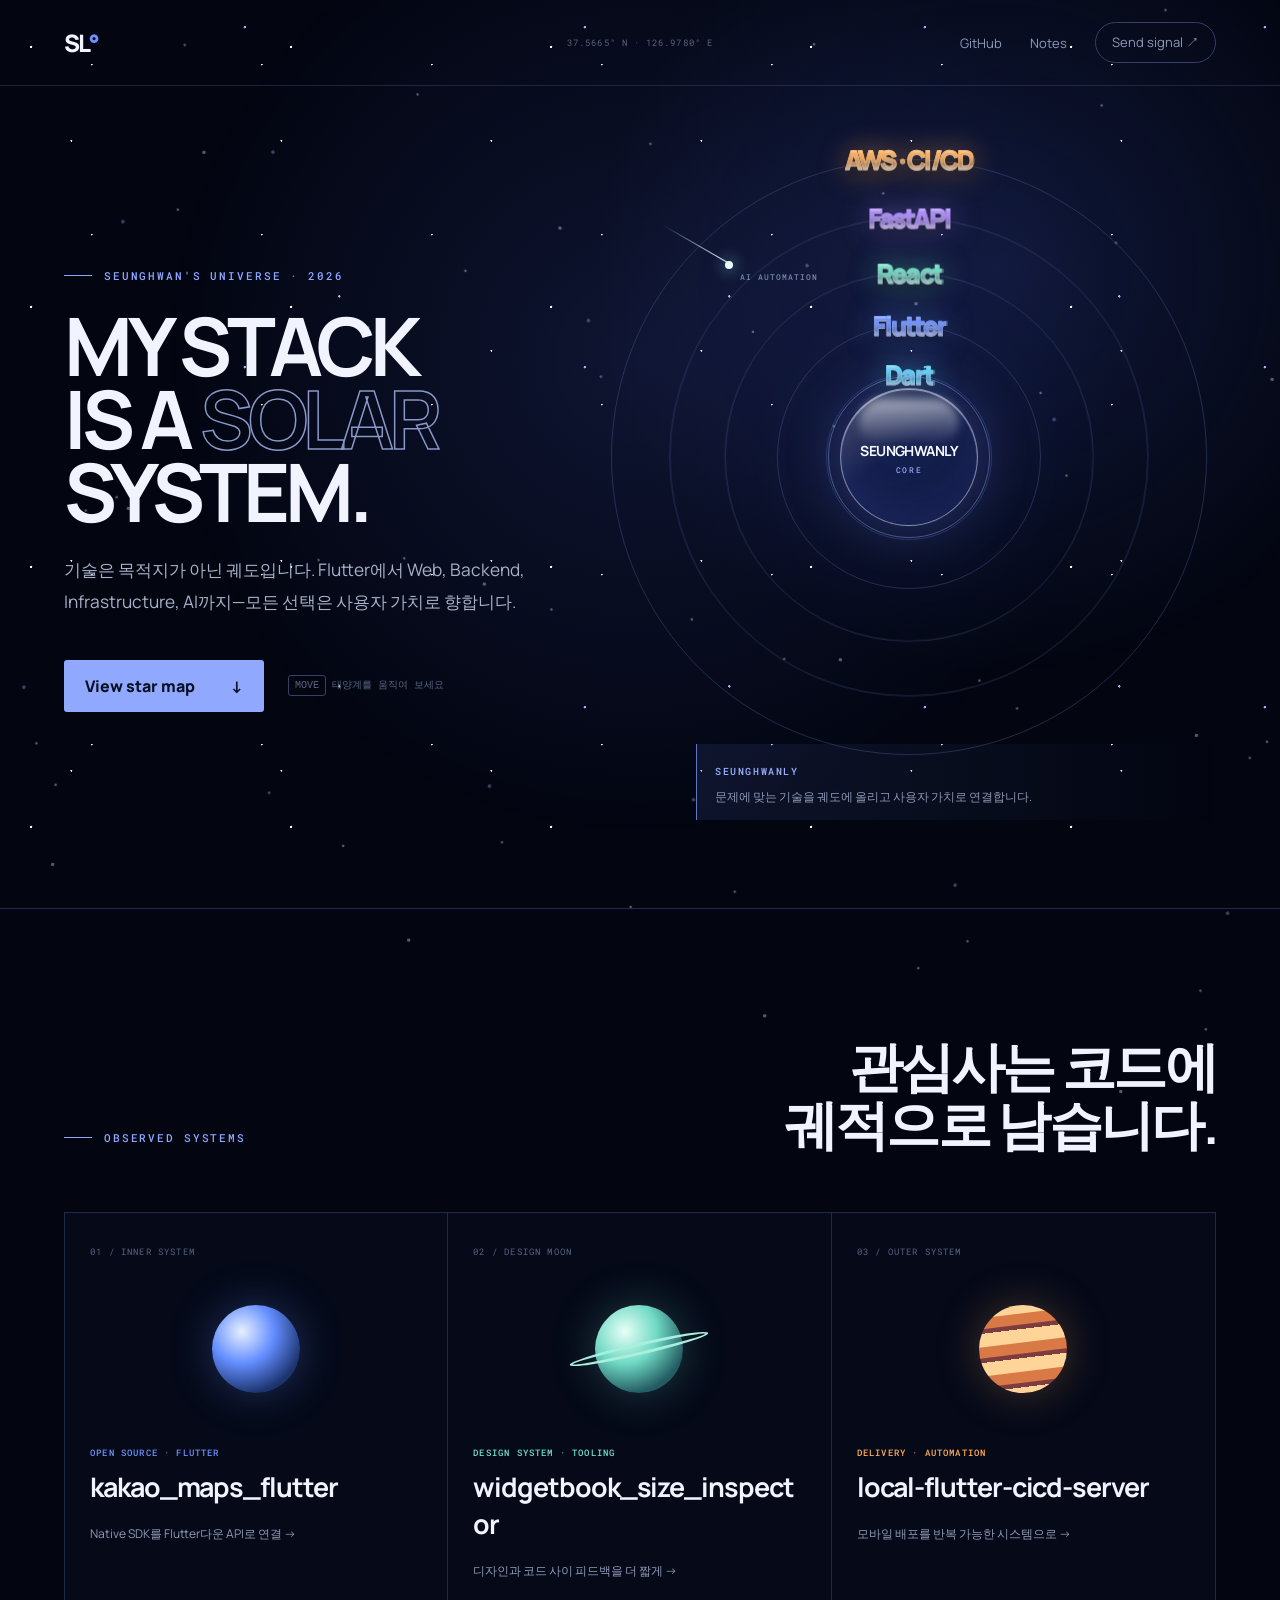
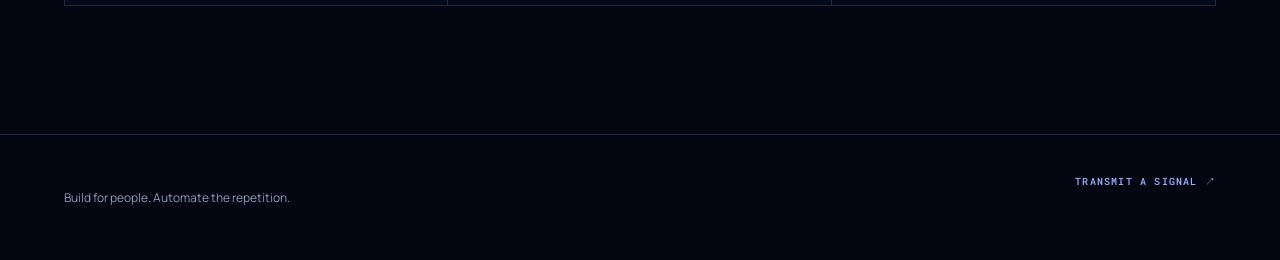
==== index.html @ 4d19afcd "feat: 기술 스택을 글자형 리퀴드 글래스로 변경 - 기술 이름 주변의 구체와 풍선 외곽을 완전히 제거 - 글자 면에 투명 그라데이션과 굴절광 및 글로우 적용 - 글자 팽창과 밝" ====
<!doctype html>
<html lang="ko">
  <head>
    <meta charset="UTF-8" />
    <meta name="viewport" content="width=device-width, initial-scale=1" />
    <meta name="theme-color" content="#030611" />
    <meta name="description" content="사용자 가치를 중심으로 기술이 공전하는 Seunghwan Lee의 개발자 태양계." />
    <title>Seunghwan's Universe — Developer Solar System</title>
    <link rel="preconnect" href="https://fonts.googleapis.com" />
    <link rel="preconnect" href="https://fonts.gstatic.com" crossorigin />
    <link href="https://fonts.googleapis.com/css2?family=Manrope:wght@400;500;600;700;800&family=Roboto+Mono:wght@400;500&display=swap" rel="stylesheet" />
    <link rel="stylesheet" href="./styles.css" />
  </head>
  <body>
    <div class="space-glow" aria-hidden="true"></div>
    <div class="stars stars-a" aria-hidden="true"></div>
    <div class="stars stars-b" aria-hidden="true"></div>

    <main>
      <nav aria-label="주요 링크">
        <a class="wordmark" href="#top" aria-label="첫 화면으로">SL<span>°</span></a>
        <p class="location">37.5665° N · 126.9780° E</p>
        <div class="nav-links">
          <a href="https://github.com/seunghwanly?tab=repositories">GitHub</a>
          <a href="https://medium.com/@seunghwanly">Notes</a>
          <a class="nav-cta" href="mailto:seunghwanly@gmail.com">Send signal ↗</a>
        </div>
      </nav>

      <section class="hero" id="top">
        <div class="hero-copy">
          <p class="eyebrow"><span></span> SEUNGHWAN'S UNIVERSE · 2026</p>
          <h1>MY STACK<br />IS A <em>SOLAR</em><br />SYSTEM.</h1>
          <p class="lede">
            기술은 목적지가 아닌 궤도입니다. Flutter에서 Web, Backend,
            Infrastructure, AI까지—모든 선택은 사용자 가치로 향합니다.
          </p>
          <div class="hero-actions">
            <a class="primary" href="#star-map">View star map <span>↓</span></a>
            <p><kbd>MOVE</kbd> 태양계를 움직여 보세요</p>
          </div>
        </div>

        <div class="system-wrap">
          <div class="solar-system" aria-label="마우스에 반응하는 기술 태양계">
            <div class="sun" data-depth=".3">
              <strong>SEUNGHWANLY</strong><span>CORE</span>
            </div>

            <button class="orbit orbit-1" data-depth=".55" data-stack="Dart" data-detail="언어의 명료함으로 복잡도를 낮춥니다.">
              <span class="planet planet-dart"><b data-text="Dart">Dart</b></span>
            </button>
            <button class="orbit orbit-2" data-depth=".75" data-stack="Flutter" data-detail="하나의 경험을 여러 플랫폼에 안정적으로 전달합니다.">
              <span class="planet planet-flutter"><b data-text="Flutter">Flutter</b></span>
            </button>
            <button class="orbit orbit-3" data-depth=".95" data-stack="React · Web" data-detail="배포와 실험의 속도를 높여 더 빠르게 검증합니다.">
              <span class="planet planet-react"><b data-text="React">React</b></span>
            </button>
            <button class="orbit orbit-4" data-depth="1.15" data-stack="FastAPI" data-detail="제품에 필요한 작은 서비스를 빠르게 연결합니다.">
              <span class="planet planet-api"><b data-text="FastAPI">FastAPI</b></span>
            </button>
            <button class="orbit orbit-5" data-depth="1.35" data-stack="AWS · CI/CD" data-detail="반복 가능한 배포 궤도로 팀의 시간을 돌려줍니다.">
              <span class="planet planet-ops"><b data-text="AWS · CI/CD">AWS · CI/CD</b></span>
            </button>
            <div class="comet" aria-label="AI Automation">
              <i></i><span>AI AUTOMATION</span>
            </div>
          </div>

          <div class="telemetry" aria-live="polite">
            <span id="stack-name">SEUNGHWANLY</span>
            <p id="stack-detail">문제에 맞는 기술을 궤도에 올리고 사용자 가치로 연결합니다.</p>
          </div>
        </div>
      </section>

      <section class="star-map" id="star-map">
        <header>
          <p class="eyebrow"><span></span> OBSERVED SYSTEMS</p>
          <h2>관심사는 코드에<br />궤적으로 남습니다.</h2>
        </header>
        <div class="signal-grid">
          <a class="signal-card blue" href="https://github.com/seunghwanly/kakao_maps_flutter">
            <span class="index">01 / INNER SYSTEM</span>
            <div class="mini-planet"></div>
            <div><p>OPEN SOURCE · FLUTTER</p><h3>kakao_maps_flutter</h3><span>Native SDK를 Flutter다운 API로 연결 →</span></div>
          </a>
          <a class="signal-card mint" href="https://github.com/seunghwanly/widgetbook_size_inspector">
            <span class="index">02 / DESIGN MOON</span>
            <div class="mini-planet ringed"></div>
            <div><p>DESIGN SYSTEM · TOOLING</p><h3>widgetbook_size_inspector</h3><span>디자인과 코드 사이 피드백을 더 짧게 →</span></div>
          </a>
          <a class="signal-card orange" href="https://github.com/seunghwanly/local-flutter-cicd-server">
            <span class="index">03 / OUTER SYSTEM</span>
            <div class="mini-planet striped"></div>
            <div><p>DELIVERY · AUTOMATION</p><h3>local-flutter-cicd-server</h3><span>모바일 배포를 반복 가능한 시스템으로 →</span></div>
          </a>
        </div>
      </section>

      <footer>
        <p>Build for people. Automate the repetition.</p>
        <a href="mailto:seunghwanly@gmail.com">TRANSMIT A SIGNAL ↗</a>
      </footer>
    </main>
    <script src="./script.js"></script>
  </body>
</html>
---- styles.css ----
:root {
  --ink: #f1f4ff;
  --muted: #8f9ab8;
  --space: #030611;
  --line: #20294a;
  --blue: #6c92ff;
  --cyan: #62dfff;
  --mint: #71e0c6;
  --violet: #ae87ff;
  --orange: #ffad57;
  --mx: 50vw;
  --my: 40vh;
}

* { box-sizing: border-box; }
html { scroll-behavior: smooth; }
body {
  margin: 0;
  color: var(--ink);
  background: var(--space);
  font-family: "Manrope", sans-serif;
  overflow-x: hidden;
}
a { color: inherit; text-decoration: none; }
button { font: inherit; }

.space-glow {
  position: fixed;
  inset: 0;
  z-index: -3;
  pointer-events: none;
  background:
    radial-gradient(700px circle at var(--mx) var(--my), rgba(91, 112, 255, .14), transparent 68%),
    radial-gradient(circle at 78% 30%, #10183a 0, transparent 34%);
}
.stars {
  position: fixed;
  inset: 0;
  z-index: -2;
  pointer-events: none;
  background-image:
    radial-gradient(circle at 12% 18%, #fff 0 1px, transparent 1.4px),
    radial-gradient(circle at 72% 8%, #99b6ff 0 1px, transparent 1.5px),
    radial-gradient(circle at 34% 67%, #fff 0 .7px, transparent 1.2px),
    radial-gradient(circle at 87% 76%, #a4baff 0 1px, transparent 1.4px),
    radial-gradient(circle at 54% 38%, #fff 0 .6px, transparent 1.1px);
  background-size: 260px 260px, 340px 340px, 210px 210px, 390px 390px, 170px 170px;
}
.stars-b { opacity: .35; transform: scale(1.4) rotate(12deg); }

main { width: min(1440px, 100%); margin: 0 auto; }
nav {
  height: 86px;
  display: grid;
  grid-template-columns: 1fr auto 1fr;
  align-items: center;
  padding: 0 clamp(24px, 5vw, 72px);
  border-bottom: 1px solid rgba(63, 76, 126, .42);
}
.wordmark { font-size: 24px; font-weight: 800; letter-spacing: -.08em; }
.wordmark span { color: var(--blue); }
.location { color: #56617f; font: 400 9px/1 "Roboto Mono", monospace; letter-spacing: .12em; }
.nav-links { justify-self: end; display: flex; align-items: center; gap: 28px; color: var(--muted); font-size: 13px; }
.nav-links a:hover, .nav-links a:focus-visible { color: var(--ink); }
.nav-cta { padding: 10px 16px; border: 1px solid #344064; border-radius: 999px; }

.hero {
  min-height: calc(100vh - 86px);
  display: grid;
  grid-template-columns: .9fr 1.1fr;
  align-items: center;
  gap: 28px;
  padding: 64px clamp(24px, 5vw, 72px) 88px;
  border-bottom: 1px solid var(--line);
}
.eyebrow {
  display: flex;
  align-items: center;
  gap: 12px;
  color: #8da6ff;
  font: 500 11px/1 "Roboto Mono", monospace;
  letter-spacing: .17em;
}
.eyebrow span { width: 28px; height: 1px; background: currentColor; }
h1 {
  margin: 28px 0 25px;
  font-size: clamp(52px, 6.3vw, 94px);
  line-height: .91;
  letter-spacing: -.065em;
}
h1 em {
  color: transparent;
  -webkit-text-stroke: 1.5px #8998c7;
  font-style: normal;
}
.lede {
  max-width: 570px;
  color: #a7b0c8;
  font-size: clamp(16px, 1.35vw, 19px);
  line-height: 1.85;
  word-break: keep-all;
}
.hero-actions { margin-top: 42px; display: flex; align-items: center; gap: 24px; }
.primary {
  display: inline-flex;
  align-items: center;
  gap: 36px;
  padding: 15px 21px;
  color: #071126;
  background: #90a9ff;
  border-radius: 3px;
  font-weight: 800;
  transition: transform .2s ease, box-shadow .2s ease;
}
.primary:hover { transform: translateY(-3px); box-shadow: 0 12px 38px rgba(108, 146, 255, .25); }
.hero-actions p { color: #596581; font: 400 10px/1 "Roboto Mono", monospace; }
kbd { padding: 4px 6px; border: 1px solid #344064; border-radius: 3px; }

.system-wrap { min-width: 0; }
.solar-system {
  --rx: 0deg;
  --ry: 0deg;
  position: relative;
  width: min(48vw, 680px);
  aspect-ratio: 1;
  margin-left: auto;
  transform: perspective(1000px) rotateX(var(--rx)) rotateY(var(--ry));
  transform-style: preserve-3d;
  transition: transform .18s ease-out;
}
.sun {
  --tx: 0px;
  --ty: 0px;
  position: absolute;
  z-index: 8;
  left: 50%;
  top: 50%;
  translate: calc(-50% + var(--tx)) calc(-50% + var(--ty));
  width: 138px;
  height: 138px;
  display: grid;
  place-content: center;
  text-align: center;
  border-radius: 50%;
  color: #f6f8ff;
  background:
    linear-gradient(145deg, rgba(255, 255, 255, .26), rgba(107, 132, 255, .08) 44%, rgba(34, 47, 103, .18)),
    rgba(20, 28, 65, .4);
  border: 1px solid rgba(213, 225, 255, .52);
  backdrop-filter: blur(16px) saturate(150%);
  -webkit-backdrop-filter: blur(16px) saturate(150%);
  box-shadow:
    inset 0 1px 1px rgba(255, 255, 255, .55),
    inset 0 -20px 35px rgba(85, 102, 210, .12),
    0 0 55px rgba(112, 140, 255, .28),
    0 0 140px rgba(77, 96, 207, .16);
}
.sun::before {
  content: "";
  position: absolute;
  inset: 10px 18px 58%;
  border-radius: 999px;
  background: linear-gradient(180deg, rgba(255,255,255,.54), rgba(255,255,255,0));
  filter: blur(4px);
}
.sun::after {
  content: "";
  position: absolute;
  inset: -13px;
  border: 1px solid rgba(145, 168, 255, .42);
  border-radius: 50%;
  animation: solar-pulse 3s ease-in-out infinite;
}
.sun strong { position: relative; z-index: 1; font-size: 14px; letter-spacing: -.04em; }
.sun span { position: relative; z-index: 1; margin-top: 6px; color: #91a7f6; font: 500 8px/1 "Roboto Mono", monospace; letter-spacing: .22em; }

.orbit {
  --tx: 0px;
  --ty: 0px;
  position: absolute;
  left: 50%;
  top: 50%;
  padding: 0;
  border: 1px solid rgba(82, 99, 153, .42);
  border-radius: 50%;
  background: transparent;
  cursor: pointer;
  translate: calc(-50% + var(--tx)) calc(-50% + var(--ty));
  color: var(--muted);
}
.orbit:hover, .orbit:focus-visible { border-color: rgba(151, 171, 255, .85); outline: none; }
.orbit-1 { width: 27%; height: 27%; animation: spin 7s linear infinite; }
.orbit-2 { width: 43%; height: 43%; animation: spin 12s linear infinite reverse; }
.orbit-3 { width: 60%; height: 60%; animation: spin 18s linear infinite; }
.orbit-4 { width: 78%; height: 78%; animation: spin 26s linear infinite reverse; }
.orbit-5 { width: 97%; height: 97%; animation: spin 38s linear infinite; }
.planet {
  position: absolute;
  left: 50%;
  top: 0;
  translate: -50% -50%;
  display: grid;
  place-items: center;
  overflow: visible;
  color: rgb(var(--glass));
}
.planet b {
  position: relative;
  z-index: 1;
  display: inline-block;
  white-space: nowrap;
  color: transparent;
  background:
    linear-gradient(180deg, rgba(255,255,255,.98) 0%, rgba(var(--glass), .9) 26%, rgba(var(--glass), .42) 64%, rgba(255,255,255,.7) 100%);
  background-clip: text;
  -webkit-background-clip: text;
  -webkit-text-fill-color: transparent;
  -webkit-text-stroke: 1px rgba(var(--glass), .48);
  font: 800 clamp(18px, 2vw, 30px)/1 "Manrope", sans-serif;
  letter-spacing: -.07em;
  text-align: center;
  filter:
    drop-shadow(0 1px 0 rgba(255,255,255,.7))
    drop-shadow(0 6px 6px rgba(0,0,0,.48))
    drop-shadow(0 0 13px rgba(var(--glass), .5));
}
.planet-dart { --glass: 98, 223, 255; width: 84px; height: 38px; }
.planet-flutter { --glass: 108, 146, 255; width: 112px; height: 42px; }
.planet-react { --glass: 113, 224, 198; width: 96px; height: 40px; }
.planet-api { --glass: 174, 135, 255; width: 116px; height: 44px; }
.planet-ops { --glass: 255, 173, 87; width: 152px; height: 46px; }
.orbit-1 .planet { animation: counter-spin 7s linear infinite, text-liquid 6.2s ease-in-out -.8s infinite alternate; }
.orbit-2 .planet { animation: spin 12s linear infinite, text-liquid 7.1s ease-in-out -2.4s infinite alternate; }
.orbit-3 .planet { animation: counter-spin 18s linear infinite, text-liquid 5.8s ease-in-out -1.6s infinite alternate; }
.orbit-4 .planet { animation: spin 26s linear infinite, text-liquid 7.7s ease-in-out -3.2s infinite alternate; }
.orbit-5 .planet { animation: counter-spin 38s linear infinite, text-liquid 8.3s ease-in-out -4.1s infinite alternate; }
.comet { position: absolute; left: 20%; top: 18%; color: #c8f5ff; animation: comet 7s ease-in-out infinite; }
.comet i { display: block; width: 8px; height: 8px; border-radius: 50%; background: #eaffff; box-shadow: 0 0 16px #9cecff; }
.comet i::before { content: ""; position: absolute; width: 80px; height: 1px; right: 2px; top: 3px; background: linear-gradient(90deg, transparent, #dffcff); transform-origin: right; rotate: 30deg; }
.comet span { position: absolute; left: 15px; top: 12px; white-space: nowrap; color: #7786aa; font: 500 8px/1 "Roboto Mono", monospace; letter-spacing: .12em; }
.telemetry {
  min-height: 71px;
  max-width: 520px;
  margin: -20px 0 0 auto;
  padding: 14px 18px;
  border-left: 1px solid #6177c9;
  background: linear-gradient(90deg, rgba(43, 57, 108, .28), transparent);
}
.telemetry span { color: #9bb0ff; font: 500 10px/1 "Roboto Mono", monospace; letter-spacing: .16em; }
.telemetry p { margin: 8px 0 0; color: #8d98b4; font-size: 12px; }

@keyframes spin { to { rotate: 1turn; } }
@keyframes counter-spin { to { rotate: -1turn; } }
@keyframes text-liquid {
  0% {
    scale: 1 .96;
    letter-spacing: -.07em;
    filter: brightness(1);
  }
  35% {
    scale: .96 1.06;
    letter-spacing: -.045em;
    filter: brightness(1.18);
  }
  70% {
    scale: 1.05 .97;
    letter-spacing: -.085em;
    filter: brightness(.96);
  }
  100% {
    scale: .99 1.02;
    letter-spacing: -.055em;
    filter: brightness(1.1);
  }
}
@keyframes solar-pulse { 50% { scale: 1.22; opacity: .4; } }
@keyframes comet { 0%, 100% { translate: -20px -10px; opacity: .25; } 50% { translate: 24px 18px; opacity: 1; } }

.star-map { padding: clamp(90px, 10vw, 150px) clamp(24px, 5vw, 72px); }
.star-map header { display: flex; align-items: end; justify-content: space-between; gap: 30px; margin-bottom: 58px; }
.star-map h2 { margin: 0; font-size: clamp(36px, 4.2vw, 62px); line-height: 1.08; letter-spacing: -.05em; text-align: right; }
.signal-grid { display: grid; grid-template-columns: repeat(3, 1fr); border: 1px solid var(--line); }
.signal-card {
  min-width: 0;
  min-height: 390px;
  padding: 25px;
  border-right: 1px solid var(--line);
  background: rgba(7, 11, 28, .74);
  transition: background .25s ease, transform .25s ease;
}
.signal-card:last-child { border-right: 0; }
.signal-card:hover { background: #0c1230; transform: translateY(-7px); }
.index { color: #586482; font: 400 9px/1 "Roboto Mono", monospace; letter-spacing: .13em; }
.mini-planet {
  width: 88px;
  height: 88px;
  margin: 45px auto 55px;
  border-radius: 50%;
  background: radial-gradient(circle at 34% 30%, #e7f0ff, #638dff 38%, #1d356f 74%);
  box-shadow: 0 0 45px rgba(99, 141, 255, .3);
}
.ringed { background: radial-gradient(circle at 34% 30%, #e7fff8, #70d9c4 38%, #235c63 74%); box-shadow: 0 0 45px rgba(112, 217, 196, .26); position: relative; }
.ringed::after { content: ""; position: absolute; inset: 38px -27px; border: 3px solid #a9efde; border-radius: 50%; rotate: -13deg; }
.striped { background: repeating-linear-gradient(173deg, #ffd499 0 13px, #d97946 14px 24px, #7d3c3f 25px 29px); box-shadow: 0 0 45px rgba(255, 173, 87, .26); }
.signal-card p { margin: 0 0 11px; font: 500 9px/1 "Roboto Mono", monospace; letter-spacing: .13em; }
.signal-card h3 { margin: 0 0 16px; overflow-wrap: anywhere; font-size: clamp(21px, 2.1vw, 30px); letter-spacing: -.04em; }
.signal-card div + div > span { color: var(--muted); font-size: 12px; line-height: 1.6; }
.blue p { color: var(--blue); } .mint p { color: var(--mint); } .orange p { color: var(--orange); }

footer {
  display: flex;
  justify-content: space-between;
  gap: 30px;
  padding: 42px clamp(24px, 5vw, 72px);
  border-top: 1px solid var(--line);
  color: var(--muted);
  font-size: 12px;
}
footer a { color: #9bb0ff; font: 500 10px/1 "Roboto Mono", monospace; letter-spacing: .12em; }

@media (max-width: 950px) {
  nav { grid-template-columns: 1fr 1fr; }
  .location { display: none; }
  .hero { grid-template-columns: 1fr; }
  .solar-system { width: min(88vw, 680px); margin: 30px auto 0; }
  .telemetry { margin: -10px auto 0; }
  .star-map header { align-items: start; flex-direction: column; }
  .star-map h2 { text-align: left; }
  .signal-grid { grid-template-columns: 1fr; }
  .signal-card { min-height: 300px; border-right: 0; border-bottom: 1px solid var(--line); }
}
@media (max-width: 560px) {
  nav { height: 72px; }
  .nav-links > a:not(.nav-cta) { display: none; }
  .hero { min-height: auto; padding-top: 66px; }
  .hero-actions { align-items: flex-start; flex-direction: column; }
  .sun { width: 96px; height: 96px; }
  .sun strong { font-size: 10px; }
  .planet-dart { width: 58px; height: 28px; }
  .planet-flutter { width: 76px; height: 30px; }
  .planet-react { width: 66px; height: 28px; }
  .planet-api { width: 80px; height: 31px; }
  .planet-ops { width: 106px; height: 32px; }
  .planet b { font-size: 14px; }
}
@media (prefers-reduced-motion: reduce) {
  html { scroll-behavior: auto; }
  .orbit, .sun::after, .comet { animation: none; }
  .solar-system, .primary, .signal-card { transition: none; }
}
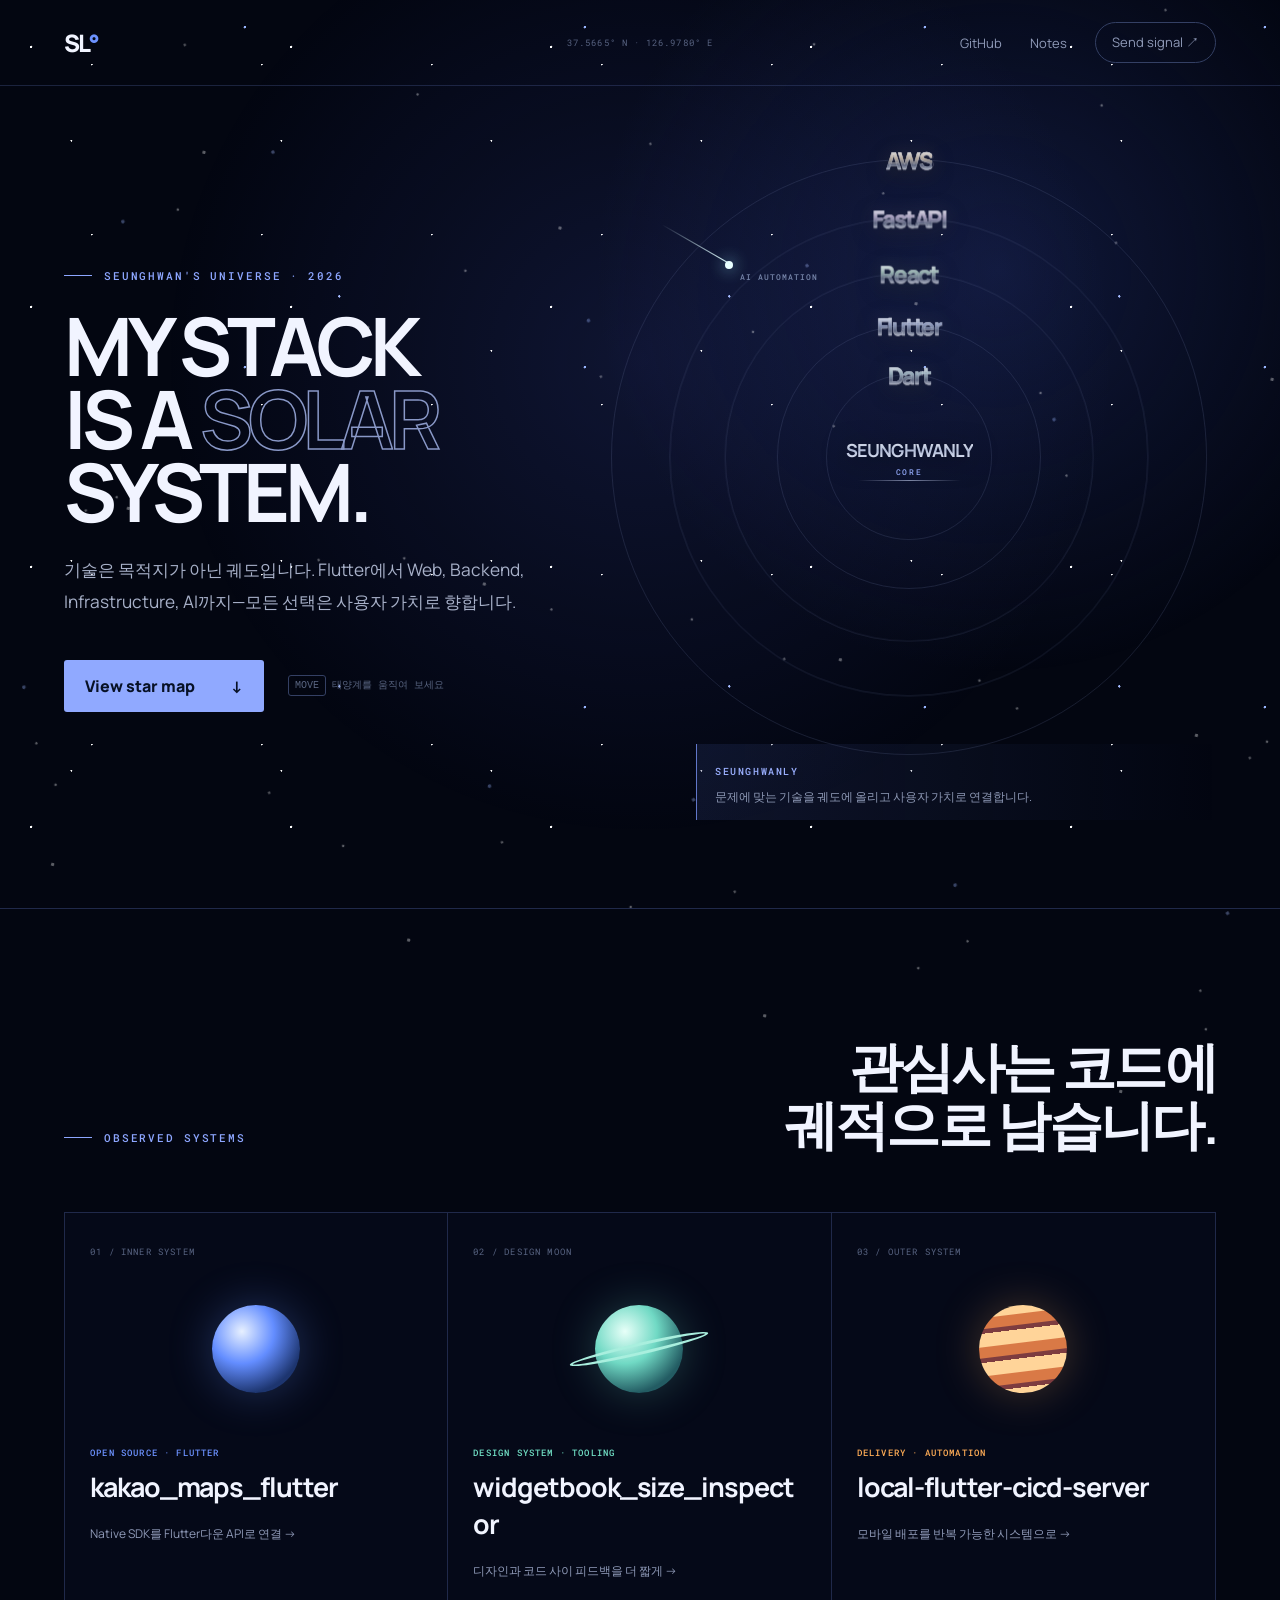
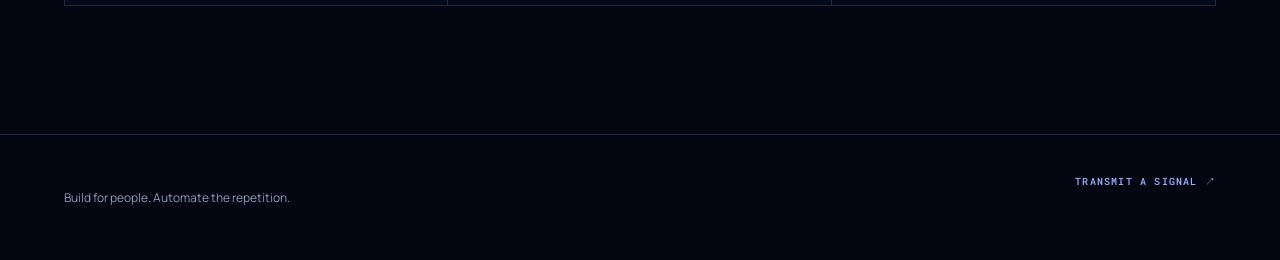
==== commit 07e1143c: "refactor: AWS 기술 타이포를 간결하게 정리 - 공전 글자에서 CI/CD 결합 표기 제거 - AWS 단독 타이포로 폭과 균형 조정 - CI/CD 맥락은 기술 설명에 유지 " ====
--- a/index.html
+++ b/index.html
@@ -60,7 +60,7 @@
               <span class="planet planet-api"><b data-text="FastAPI">FastAPI</b></span>
             </button>
             <button class="orbit orbit-5" data-depth="1.35" data-stack="AWS · CI/CD" data-detail="반복 가능한 배포 궤도로 팀의 시간을 돌려줍니다.">
-              <span class="planet planet-ops"><b data-text="AWS · CI/CD">AWS · CI/CD</b></span>
+              <span class="planet planet-ops"><b data-text="AWS">AWS</b></span>
             </button>
             <div class="comet" aria-label="AI Automation">
               <i></i><span>AI AUTOMATION</span>
--- a/styles.css
+++ b/styles.css
@@ -136,42 +136,45 @@
   left: 50%;
   top: 50%;
   translate: calc(-50% + var(--tx)) calc(-50% + var(--ty));
-  width: 138px;
-  height: 138px;
+  width: 190px;
+  height: 52px;
   display: grid;
   place-content: center;
   text-align: center;
-  border-radius: 50%;
+  border-radius: 0;
   color: #f6f8ff;
-  background:
-    linear-gradient(145deg, rgba(255, 255, 255, .26), rgba(107, 132, 255, .08) 44%, rgba(34, 47, 103, .18)),
-    rgba(20, 28, 65, .4);
-  border: 1px solid rgba(213, 225, 255, .52);
-  backdrop-filter: blur(16px) saturate(150%);
-  -webkit-backdrop-filter: blur(16px) saturate(150%);
-  box-shadow:
-    inset 0 1px 1px rgba(255, 255, 255, .55),
-    inset 0 -20px 35px rgba(85, 102, 210, .12),
-    0 0 55px rgba(112, 140, 255, .28),
-    0 0 140px rgba(77, 96, 207, .16);
+  background: none;
+  border: 0;
+  backdrop-filter: none;
+  -webkit-backdrop-filter: none;
+  box-shadow: none;
 }
 .sun::before {
   content: "";
   position: absolute;
-  inset: 10px 18px 58%;
-  border-radius: 999px;
-  background: linear-gradient(180deg, rgba(255,255,255,.54), rgba(255,255,255,0));
-  filter: blur(4px);
-}
-.sun::after {
-  content: "";
-  position: absolute;
-  inset: -13px;
-  border: 1px solid rgba(145, 168, 255, .42);
-  border-radius: 50%;
-  animation: solar-pulse 3s ease-in-out infinite;
-}
-.sun strong { position: relative; z-index: 1; font-size: 14px; letter-spacing: -.04em; }
+  left: 23%;
+  right: 23%;
+  bottom: 2px;
+  height: 1px;
+  background: linear-gradient(90deg, transparent, rgba(196, 207, 239, .62), transparent);
+}
+.sun::after { display: none; }
+.sun strong {
+  position: relative;
+  z-index: 1;
+  color: transparent;
+  background:
+    linear-gradient(105deg, transparent 25%, rgba(255,255,255,.98) 45%, transparent 62%) 170% 0 / 240% 100% no-repeat,
+    linear-gradient(180deg, #f8faff 0%, #aeb9d4 52%, #eef2ff 100%);
+  background-clip: text;
+  -webkit-background-clip: text;
+  -webkit-text-fill-color: transparent;
+  font-size: 18px;
+  font-weight: 700;
+  letter-spacing: -.045em;
+  filter: drop-shadow(0 4px 12px rgba(0,0,0,.5));
+  animation: reflection 6.8s ease-in-out infinite;
+}
 .sun span { position: relative; z-index: 1; margin-top: 6px; color: #91a7f6; font: 500 8px/1 "Roboto Mono", monospace; letter-spacing: .22em; }
 
 .orbit {
@@ -181,14 +184,14 @@
   left: 50%;
   top: 50%;
   padding: 0;
-  border: 1px solid rgba(82, 99, 153, .42);
+  border: 1px solid rgba(100, 113, 151, .25);
   border-radius: 50%;
   background: transparent;
   cursor: pointer;
   translate: calc(-50% + var(--tx)) calc(-50% + var(--ty));
   color: var(--muted);
 }
-.orbit:hover, .orbit:focus-visible { border-color: rgba(151, 171, 255, .85); outline: none; }
+.orbit:hover, .orbit:focus-visible { border-color: rgba(187, 198, 226, .62); outline: none; }
 .orbit-1 { width: 27%; height: 27%; animation: spin 7s linear infinite; }
 .orbit-2 { width: 43%; height: 43%; animation: spin 12s linear infinite reverse; }
 .orbit-3 { width: 60%; height: 60%; animation: spin 18s linear infinite; }
@@ -211,29 +214,36 @@
   white-space: nowrap;
   color: transparent;
   background:
-    linear-gradient(180deg, rgba(255,255,255,.98) 0%, rgba(var(--glass), .9) 26%, rgba(var(--glass), .42) 64%, rgba(255,255,255,.7) 100%);
+    linear-gradient(105deg, transparent 24%, rgba(255,255,255,.98) 44%, transparent 62%) 170% 0 / 240% 100% no-repeat,
+    linear-gradient(180deg, rgba(250,252,255,.94) 0%, rgba(var(--glass), .76) 42%, rgba(111,122,150,.58) 70%, rgba(239,243,252,.86) 100%);
   background-clip: text;
   -webkit-background-clip: text;
   -webkit-text-fill-color: transparent;
-  -webkit-text-stroke: 1px rgba(var(--glass), .48);
-  font: 800 clamp(18px, 2vw, 30px)/1 "Manrope", sans-serif;
-  letter-spacing: -.07em;
+  -webkit-text-stroke: .55px rgba(229,234,246,.28);
+  font: 700 clamp(17px, 1.8vw, 27px)/1 "Manrope", sans-serif;
+  letter-spacing: -.055em;
   text-align: center;
   filter:
-    drop-shadow(0 1px 0 rgba(255,255,255,.7))
-    drop-shadow(0 6px 6px rgba(0,0,0,.48))
-    drop-shadow(0 0 13px rgba(var(--glass), .5));
-}
-.planet-dart { --glass: 98, 223, 255; width: 84px; height: 38px; }
-.planet-flutter { --glass: 108, 146, 255; width: 112px; height: 42px; }
-.planet-react { --glass: 113, 224, 198; width: 96px; height: 40px; }
-.planet-api { --glass: 174, 135, 255; width: 116px; height: 44px; }
-.planet-ops { --glass: 255, 173, 87; width: 152px; height: 46px; }
-.orbit-1 .planet { animation: counter-spin 7s linear infinite, text-liquid 6.2s ease-in-out -.8s infinite alternate; }
-.orbit-2 .planet { animation: spin 12s linear infinite, text-liquid 7.1s ease-in-out -2.4s infinite alternate; }
-.orbit-3 .planet { animation: counter-spin 18s linear infinite, text-liquid 5.8s ease-in-out -1.6s infinite alternate; }
-.orbit-4 .planet { animation: spin 26s linear infinite, text-liquid 7.7s ease-in-out -3.2s infinite alternate; }
-.orbit-5 .planet { animation: counter-spin 38s linear infinite, text-liquid 8.3s ease-in-out -4.1s infinite alternate; }
+    drop-shadow(0 1px 0 rgba(255,255,255,.34))
+    drop-shadow(0 6px 10px rgba(0,0,0,.55))
+    drop-shadow(0 0 9px rgba(var(--glass), .18));
+  animation: reflection 7s ease-in-out infinite;
+}
+.planet-dart { --glass: 169, 195, 207; width: 84px; height: 38px; }
+.planet-flutter { --glass: 160, 174, 211; width: 112px; height: 42px; }
+.planet-react { --glass: 170, 204, 194; width: 96px; height: 40px; }
+.planet-api { --glass: 190, 177, 211; width: 116px; height: 44px; }
+.planet-ops { --glass: 210, 193, 171; width: 72px; height: 42px; }
+.planet-dart b { animation-delay: -.7s; }
+.planet-flutter b { animation-delay: -2.2s; }
+.planet-react b { animation-delay: -3.8s; }
+.planet-api b { animation-delay: -1.5s; }
+.planet-ops b { animation-delay: -4.6s; }
+.orbit-1 .planet { animation: counter-spin 7s linear infinite; }
+.orbit-2 .planet { animation: spin 12s linear infinite; }
+.orbit-3 .planet { animation: counter-spin 18s linear infinite; }
+.orbit-4 .planet { animation: spin 26s linear infinite; }
+.orbit-5 .planet { animation: counter-spin 38s linear infinite; }
 .comet { position: absolute; left: 20%; top: 18%; color: #c8f5ff; animation: comet 7s ease-in-out infinite; }
 .comet i { display: block; width: 8px; height: 8px; border-radius: 50%; background: #eaffff; box-shadow: 0 0 16px #9cecff; }
 .comet i::before { content: ""; position: absolute; width: 80px; height: 1px; right: 2px; top: 3px; background: linear-gradient(90deg, transparent, #dffcff); transform-origin: right; rotate: 30deg; }
@@ -251,27 +261,9 @@
 
 @keyframes spin { to { rotate: 1turn; } }
 @keyframes counter-spin { to { rotate: -1turn; } }
-@keyframes text-liquid {
-  0% {
-    scale: 1 .96;
-    letter-spacing: -.07em;
-    filter: brightness(1);
-  }
-  35% {
-    scale: .96 1.06;
-    letter-spacing: -.045em;
-    filter: brightness(1.18);
-  }
-  70% {
-    scale: 1.05 .97;
-    letter-spacing: -.085em;
-    filter: brightness(.96);
-  }
-  100% {
-    scale: .99 1.02;
-    letter-spacing: -.055em;
-    filter: brightness(1.1);
-  }
+@keyframes reflection {
+  0%, 18% { background-position: 170% 0, 0 0; }
+  56%, 100% { background-position: -75% 0, 0 0; }
 }
 @keyframes solar-pulse { 50% { scale: 1.22; opacity: .4; } }
 @keyframes comet { 0%, 100% { translate: -20px -10px; opacity: .25; } 50% { translate: 24px 18px; opacity: 1; } }
@@ -334,17 +326,17 @@
   .nav-links > a:not(.nav-cta) { display: none; }
   .hero { min-height: auto; padding-top: 66px; }
   .hero-actions { align-items: flex-start; flex-direction: column; }
-  .sun { width: 96px; height: 96px; }
+  .sun { width: 120px; height: 42px; }
   .sun strong { font-size: 10px; }
   .planet-dart { width: 58px; height: 28px; }
   .planet-flutter { width: 76px; height: 30px; }
   .planet-react { width: 66px; height: 28px; }
   .planet-api { width: 80px; height: 31px; }
-  .planet-ops { width: 106px; height: 32px; }
+  .planet-ops { width: 52px; height: 30px; }
   .planet b { font-size: 14px; }
 }
 @media (prefers-reduced-motion: reduce) {
   html { scroll-behavior: auto; }
-  .orbit, .sun::after, .comet { animation: none; }
+  .orbit, .sun strong, .planet b, .comet { animation: none; }
   .solar-system, .primary, .signal-card { transition: none; }
 }
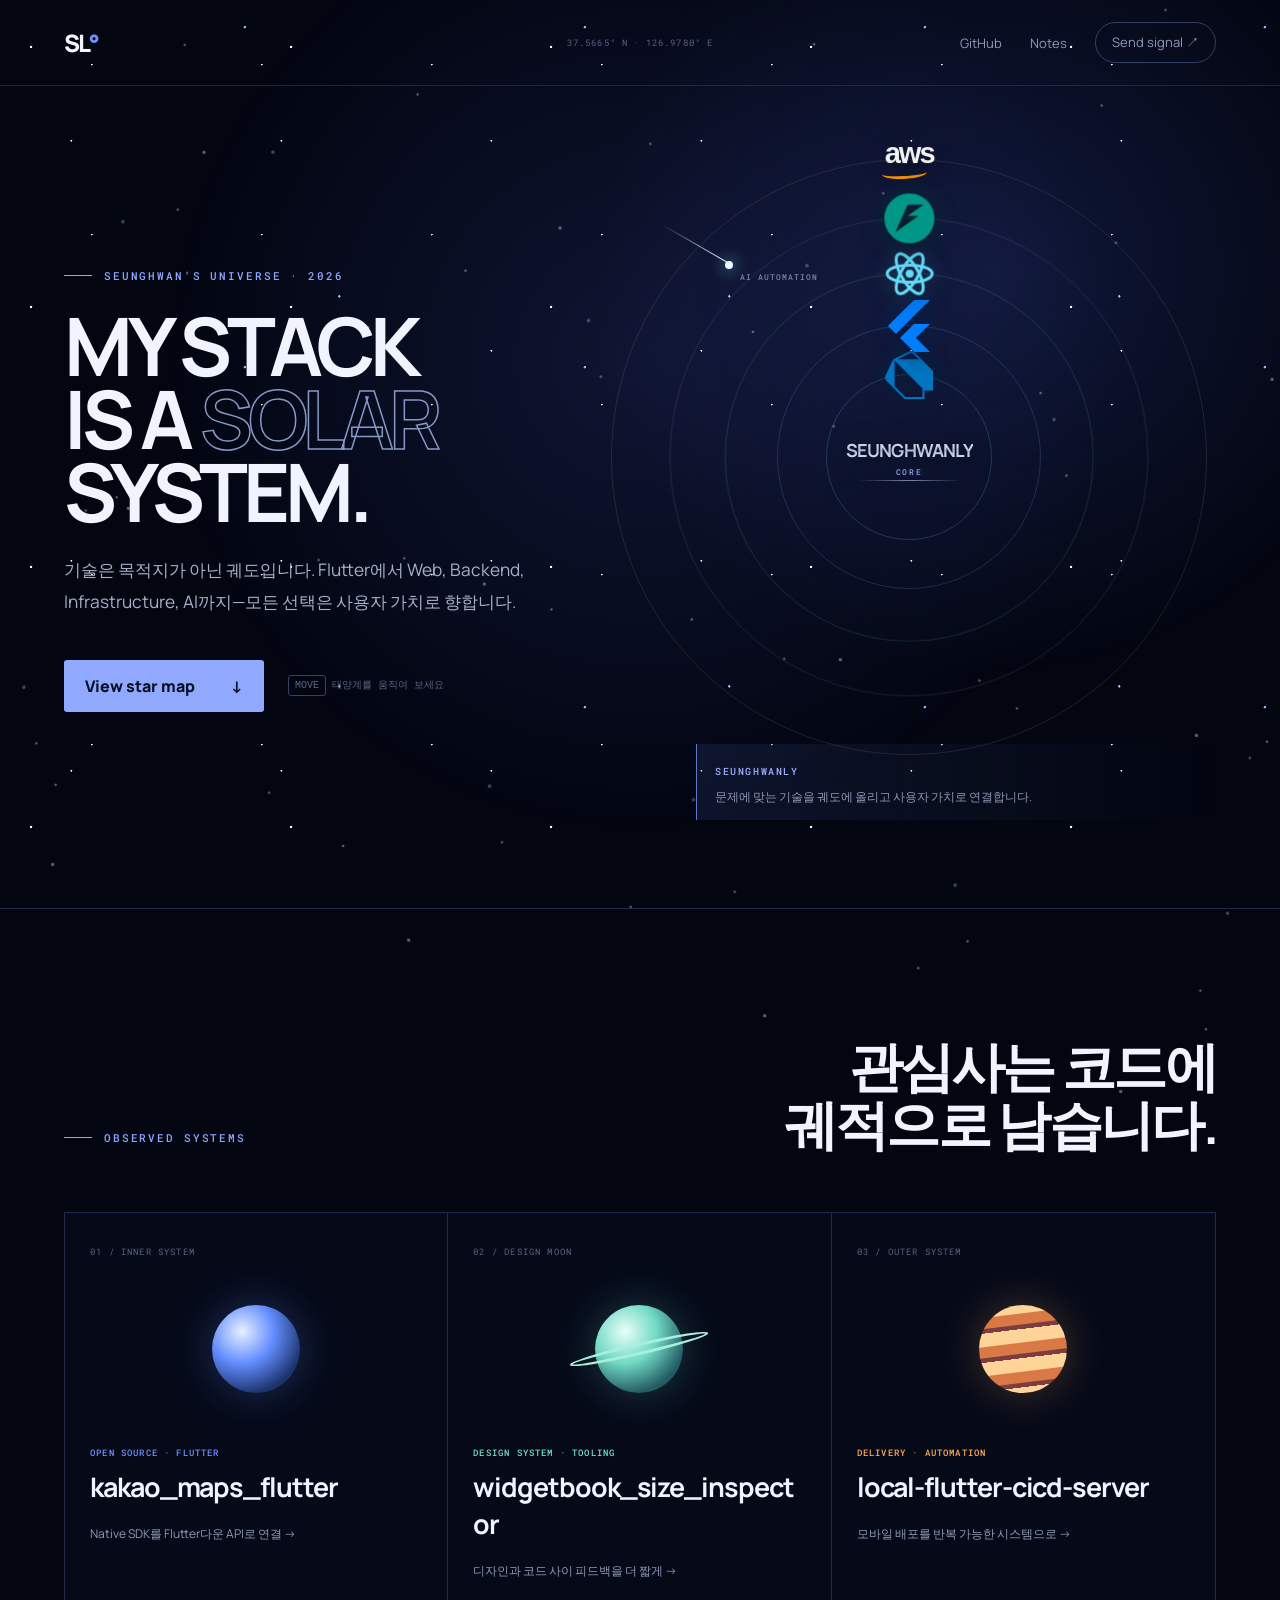
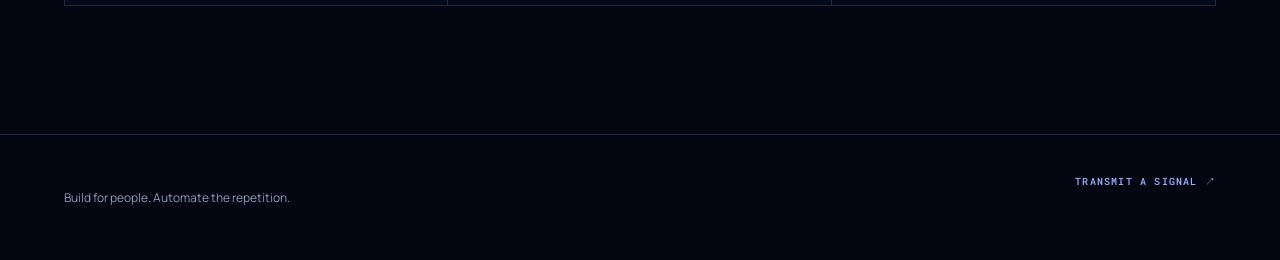
==== commit 5a5b6a7c: "feat: 기술 스택을 브랜드 심볼로 변경 - Dart, Flutter, React, FastAPI 심볼과 브랜드 색상 적용 - AWS 워드마크와 오렌지 스마일 형태 반영 - RE" ====
--- a/index.html
+++ b/index.html
@@ -47,20 +47,35 @@
               <strong>SEUNGHWANLY</strong><span>CORE</span>
             </div>
 
-            <button class="orbit orbit-1" data-depth=".55" data-stack="Dart" data-detail="언어의 명료함으로 복잡도를 낮춥니다.">
-              <span class="planet planet-dart"><b data-text="Dart">Dart</b></span>
+            <button class="orbit orbit-1" aria-label="Dart" data-depth=".55" data-stack="Dart" data-detail="언어의 명료함으로 복잡도를 낮춥니다.">
+              <span class="planet planet-dart">
+                <svg aria-hidden="true" viewBox="0 0 24 24"><path d="M4.105 4.105S9.158 1.58 11.684.316a3.079 3.079 0 0 1 1.481-.315c.766.047 1.677.788 1.677.788L24 9.948v9.789h-4.263V24H9.789l-9-9C.303 14.5 0 13.795 0 13.105c0-.319.18-.818.316-1.105l3.789-7.895zm.679.679v11.787c.002.543.021 1.024.498 1.508L10.204 23h8.533v-4.263L4.784 4.784zm12.055-.678c-.899-.896-1.809-1.78-2.74-2.643-.302-.267-.567-.468-1.07-.462-.37.014-.87.195-.87.195L6.341 4.105l10.498.001z"/></svg>
+              </span>
             </button>
-            <button class="orbit orbit-2" data-depth=".75" data-stack="Flutter" data-detail="하나의 경험을 여러 플랫폼에 안정적으로 전달합니다.">
-              <span class="planet planet-flutter"><b data-text="Flutter">Flutter</b></span>
+            <button class="orbit orbit-2" aria-label="Flutter" data-depth=".75" data-stack="Flutter" data-detail="하나의 경험을 여러 플랫폼에 안정적으로 전달합니다.">
+              <span class="planet planet-flutter">
+                <svg aria-hidden="true" viewBox="0 0 24 24"><path d="M14.314 0L2.3 12 6 15.7 21.684.013h-7.357zm.014 11.072L7.857 17.53l6.47 6.47H21.7l-6.46-6.468 6.46-6.46h-7.37z"/></svg>
+              </span>
             </button>
-            <button class="orbit orbit-3" data-depth=".95" data-stack="React · Web" data-detail="배포와 실험의 속도를 높여 더 빠르게 검증합니다.">
-              <span class="planet planet-react"><b data-text="React">React</b></span>
+            <button class="orbit orbit-3" aria-label="React" data-depth=".95" data-stack="React · Web" data-detail="배포와 실험의 속도를 높여 더 빠르게 검증합니다.">
+              <span class="planet planet-react">
+                <svg aria-hidden="true" viewBox="0 0 24 24">
+                  <g fill="none" stroke="currentColor" stroke-width="1.35">
+                    <ellipse cx="12" cy="12" rx="10" ry="3.8"/>
+                    <ellipse cx="12" cy="12" rx="10" ry="3.8" transform="rotate(60 12 12)"/>
+                    <ellipse cx="12" cy="12" rx="10" ry="3.8" transform="rotate(120 12 12)"/>
+                  </g>
+                  <circle cx="12" cy="12" r="1.8"/>
+                </svg>
+              </span>
             </button>
-            <button class="orbit orbit-4" data-depth="1.15" data-stack="FastAPI" data-detail="제품에 필요한 작은 서비스를 빠르게 연결합니다.">
-              <span class="planet planet-api"><b data-text="FastAPI">FastAPI</b></span>
+            <button class="orbit orbit-4" aria-label="FastAPI" data-depth="1.15" data-stack="FastAPI" data-detail="제품에 필요한 작은 서비스를 빠르게 연결합니다.">
+              <span class="planet planet-api">
+                <svg aria-hidden="true" viewBox="0 0 24 24"><path d="M12 .0387C5.3729.0384.0003 5.3931 0 11.9988c-.001 6.6066 5.372 11.9628 12 11.9625 6.628.0003 12.001-5.3559 12-11.9625-.0003-6.6057-5.3729-11.9604-12-11.96m-.829 5.4153h7.55l-7.5805 5.3284h5.1828L5.279 18.5436q2.9466-6.5444 5.892-13.0896"/></svg>
+              </span>
             </button>
-            <button class="orbit orbit-5" data-depth="1.35" data-stack="AWS · CI/CD" data-detail="반복 가능한 배포 궤도로 팀의 시간을 돌려줍니다.">
-              <span class="planet planet-ops"><b data-text="AWS">AWS</b></span>
+            <button class="orbit orbit-5" aria-label="AWS" data-depth="1.35" data-stack="AWS · CI/CD" data-detail="반복 가능한 배포 궤도로 팀의 시간을 돌려줍니다.">
+              <span class="planet planet-ops"><span class="aws-mark" aria-hidden="true"><b>aws</b><i></i></span></span>
             </button>
             <div class="comet" aria-label="AI Automation">
               <i></i><span>AI AUTOMATION</span>
--- a/styles.css
+++ b/styles.css
@@ -192,11 +192,11 @@
   color: var(--muted);
 }
 .orbit:hover, .orbit:focus-visible { border-color: rgba(187, 198, 226, .62); outline: none; }
-.orbit-1 { width: 27%; height: 27%; animation: spin 7s linear infinite; }
-.orbit-2 { width: 43%; height: 43%; animation: spin 12s linear infinite reverse; }
-.orbit-3 { width: 60%; height: 60%; animation: spin 18s linear infinite; }
-.orbit-4 { width: 78%; height: 78%; animation: spin 26s linear infinite reverse; }
-.orbit-5 { width: 97%; height: 97%; animation: spin 38s linear infinite; }
+.orbit-1 { width: 27%; height: 27%; border-color: rgba(125, 211, 252, .22); animation: spin 7s linear infinite; }
+.orbit-2 { width: 43%; height: 43%; border-color: rgba(143, 168, 255, .2); animation: spin 12s linear infinite reverse; }
+.orbit-3 { width: 60%; height: 60%; border-color: rgba(121, 220, 199, .18); animation: spin 18s linear infinite; }
+.orbit-4 { width: 78%; height: 78%; border-color: rgba(184, 160, 217, .17); animation: spin 26s linear infinite reverse; }
+.orbit-5 { width: 97%; height: 97%; border-color: rgba(214, 185, 141, .15); animation: spin 38s linear infinite; }
 .planet {
   position: absolute;
   left: 50%;
@@ -206,6 +206,12 @@
   place-items: center;
   overflow: visible;
   color: rgb(var(--glass));
+}
+.planet svg {
+  width: 100%;
+  height: 100%;
+  fill: currentColor;
+  filter: drop-shadow(0 5px 10px rgba(0,0,0,.52)) drop-shadow(0 0 10px rgba(var(--glass), .24));
 }
 .planet b {
   position: relative;
@@ -219,7 +225,7 @@
   background-clip: text;
   -webkit-background-clip: text;
   -webkit-text-fill-color: transparent;
-  -webkit-text-stroke: .55px rgba(229,234,246,.28);
+  -webkit-text-stroke: .65px rgba(var(--edge), .54);
   font: 700 clamp(17px, 1.8vw, 27px)/1 "Manrope", sans-serif;
   letter-spacing: -.055em;
   text-align: center;
@@ -229,16 +235,34 @@
     drop-shadow(0 0 9px rgba(var(--glass), .18));
   animation: reflection 7s ease-in-out infinite;
 }
-.planet-dart { --glass: 169, 195, 207; width: 84px; height: 38px; }
-.planet-flutter { --glass: 160, 174, 211; width: 112px; height: 42px; }
-.planet-react { --glass: 170, 204, 194; width: 96px; height: 40px; }
-.planet-api { --glass: 190, 177, 211; width: 116px; height: 44px; }
-.planet-ops { --glass: 210, 193, 171; width: 72px; height: 42px; }
-.planet-dart b { animation-delay: -.7s; }
-.planet-flutter b { animation-delay: -2.2s; }
-.planet-react b { animation-delay: -3.8s; }
-.planet-api b { animation-delay: -1.5s; }
-.planet-ops b { animation-delay: -4.6s; }
+.planet-dart { --glass: 1, 117, 194; --edge: 69, 174, 220; width: 48px; height: 48px; }
+.planet-flutter { --glass: 2, 125, 253; --edge: 84, 167, 255; width: 52px; height: 52px; }
+.planet-react { --glass: 97, 218, 251; --edge: 153, 233, 255; width: 54px; height: 54px; }
+.planet-api { --glass: 0, 150, 136; --edge: 84, 201, 190; width: 50px; height: 50px; }
+.planet-ops { --glass: 255, 153, 0; --edge: 255, 190, 92; width: 70px; height: 42px; }
+.aws-mark { position: relative; display: block; width: 68px; height: 40px; }
+.aws-mark b {
+  position: absolute;
+  inset: 0;
+  color: #f2f3f3;
+  background: none;
+  -webkit-text-fill-color: #f2f3f3;
+  -webkit-text-stroke: 0;
+  font: 700 29px/.9 Arial, sans-serif;
+  letter-spacing: -2px;
+  filter: drop-shadow(0 5px 10px rgba(0,0,0,.55));
+  animation: none;
+}
+.aws-mark i {
+  position: absolute;
+  left: 7px;
+  bottom: 1px;
+  width: 45px;
+  height: 12px;
+  border-bottom: 3px solid #ff9900;
+  border-radius: 0 0 70% 55%;
+  rotate: -2deg;
+}
 .orbit-1 .planet { animation: counter-spin 7s linear infinite; }
 .orbit-2 .planet { animation: spin 12s linear infinite; }
 .orbit-3 .planet { animation: counter-spin 18s linear infinite; }
@@ -328,12 +352,12 @@
   .hero-actions { align-items: flex-start; flex-direction: column; }
   .sun { width: 120px; height: 42px; }
   .sun strong { font-size: 10px; }
-  .planet-dart { width: 58px; height: 28px; }
-  .planet-flutter { width: 76px; height: 30px; }
-  .planet-react { width: 66px; height: 28px; }
-  .planet-api { width: 80px; height: 31px; }
-  .planet-ops { width: 52px; height: 30px; }
-  .planet b { font-size: 14px; }
+  .planet-dart { width: 34px; height: 34px; }
+  .planet-flutter { width: 38px; height: 38px; }
+  .planet-react { width: 38px; height: 38px; }
+  .planet-api { width: 36px; height: 36px; }
+  .planet-ops { width: 52px; height: 32px; }
+  .aws-mark { scale: .72; }
 }
 @media (prefers-reduced-motion: reduce) {
   html { scroll-behavior: auto; }
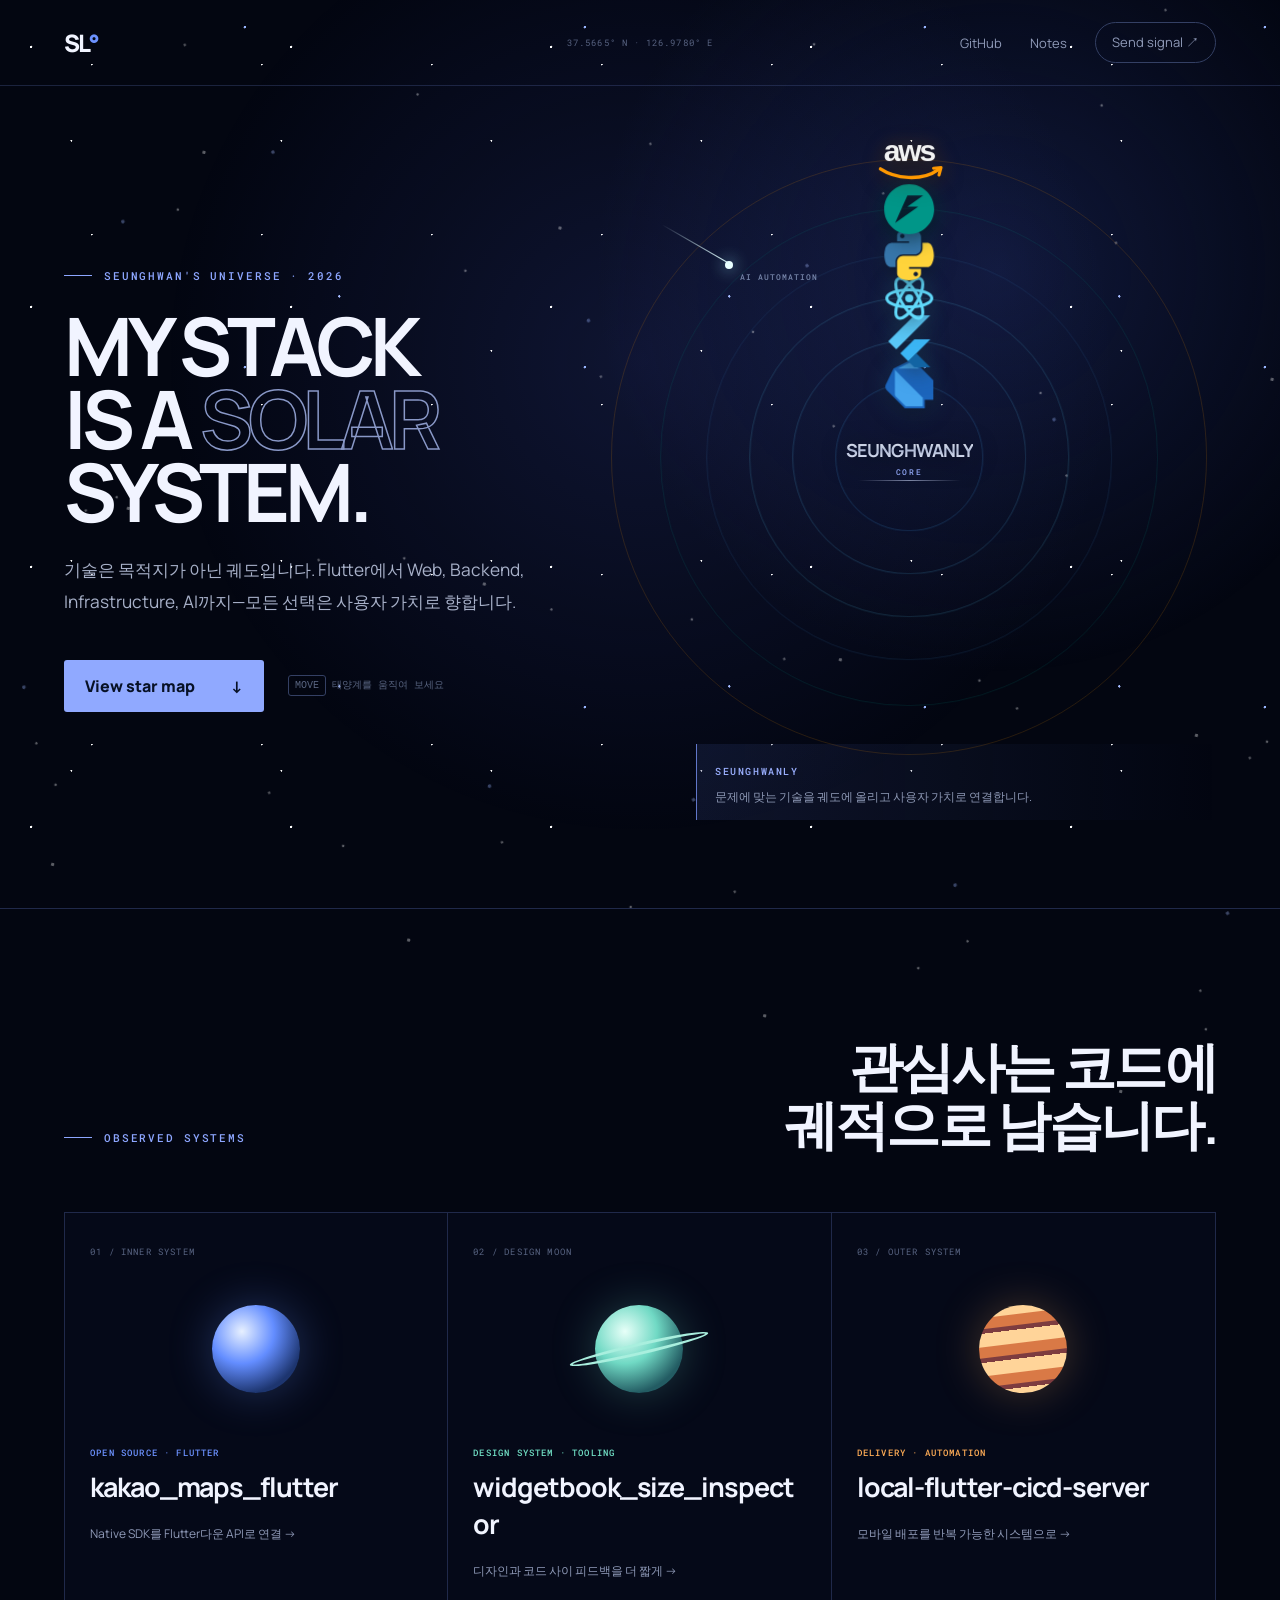
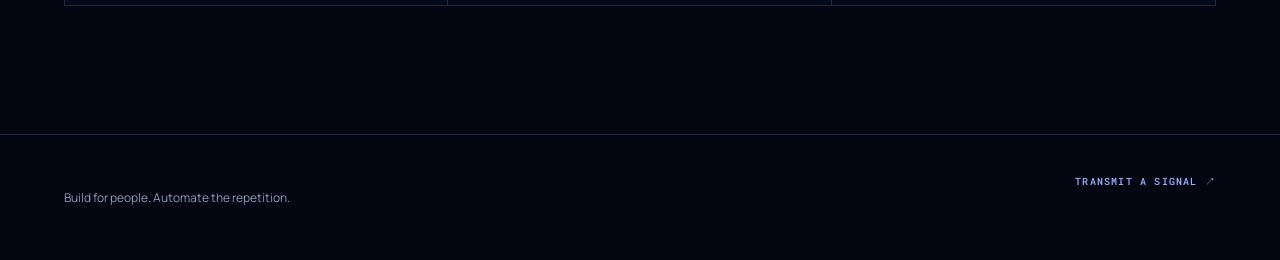
==== commit 1f3dc207: "feat: AWS와 Python 브랜드 심볼 추가 - Python 공식 투톤 심볼과 전용 궤도 추가 - Dart와 Flutter를 다면 브랜드 색상으로 재구성 - AWS 워드마크와" ====
--- a/index.html
+++ b/index.html
@@ -49,12 +49,20 @@
 
             <button class="orbit orbit-1" aria-label="Dart" data-depth=".55" data-stack="Dart" data-detail="언어의 명료함으로 복잡도를 낮춥니다.">
               <span class="planet planet-dart">
-                <svg aria-hidden="true" viewBox="0 0 24 24"><path d="M4.105 4.105S9.158 1.58 11.684.316a3.079 3.079 0 0 1 1.481-.315c.766.047 1.677.788 1.677.788L24 9.948v9.789h-4.263V24H9.789l-9-9C.303 14.5 0 13.795 0 13.105c0-.319.18-.818.316-1.105l3.789-7.895zm.679.679v11.787c.002.543.021 1.024.498 1.508L10.204 23h8.533v-4.263L4.784 4.784zm12.055-.678c-.899-.896-1.809-1.78-2.74-2.643-.302-.267-.567-.468-1.07-.462-.37.014-.87.195-.87.195L6.341 4.105l10.498.001z"/></svg>
+                <svg aria-hidden="true" viewBox="0 0 24 24">
+                  <path fill="#1C65BC" d="M4.105 4.105S9.158 1.58 11.684.316a3.079 3.079 0 0 1 1.481-.315c.766.047 1.677.788 1.677.788L24 9.948v9.789h-4.263V24H9.789l-9-9C.303 14.5 0 13.795 0 13.105c0-.319.18-.818.316-1.105l3.789-7.895z"/>
+                  <path fill="#45A4EE" d="M4.784 4.784v11.787c.002.543.021 1.024.498 1.508L10.204 23h8.533v-4.263L4.784 4.784z"/>
+                  <path fill="#45A4EE" d="M16.839 4.106c-.899-.896-1.809-1.78-2.74-2.643-.302-.267-.567-.468-1.07-.462-.37.014-.87.195-.87.195L6.341 4.105l10.498.001z"/>
+                </svg>
               </span>
             </button>
             <button class="orbit orbit-2" aria-label="Flutter" data-depth=".75" data-stack="Flutter" data-detail="하나의 경험을 여러 플랫폼에 안정적으로 전달합니다.">
               <span class="planet planet-flutter">
-                <svg aria-hidden="true" viewBox="0 0 24 24"><path d="M14.314 0L2.3 12 6 15.7 21.684.013h-7.357zm.014 11.072L7.857 17.53l6.47 6.47H21.7l-6.46-6.468 6.46-6.46h-7.37z"/></svg>
+                <svg aria-hidden="true" viewBox="0 0 24 24">
+                  <path fill="#5AC8F8" d="M14.314 0L2.3 12 6 15.7 21.684.013h-7.357z"/>
+                  <path fill="#3BB5F4" d="M14.328 11.072L7.857 17.53l3.693 3.7 10.15-10.158h-7.37z"/>
+                  <path fill="#1264A3" d="M11.55 21.23L14.327 24H21.7l-6.46-6.468-3.69 3.698z"/>
+                </svg>
               </span>
             </button>
             <button class="orbit orbit-3" aria-label="React" data-depth=".95" data-stack="React · Web" data-detail="배포와 실험의 속도를 높여 더 빠르게 검증합니다.">
@@ -69,13 +77,27 @@
                 </svg>
               </span>
             </button>
-            <button class="orbit orbit-4" aria-label="FastAPI" data-depth="1.15" data-stack="FastAPI" data-detail="제품에 필요한 작은 서비스를 빠르게 연결합니다.">
+            <button class="orbit orbit-4" aria-label="Python" data-depth="1.15" data-stack="Python" data-detail="자동화와 데이터 작업을 빠르게 제품 흐름에 연결합니다.">
+              <span class="planet planet-python">
+                <svg aria-hidden="true" viewBox="0 0 112 113">
+                  <path fill="#3776AB" d="M54.919.001C50.335.022 45.958.413 42.106 1.095 30.76 3.099 28.7 7.295 28.7 15.032v10.219h26.813v3.406H18.638c-7.793 0-14.616 4.684-16.75 13.594-2.462 10.213-2.571 16.586 0 27.25 1.906 7.938 6.458 13.594 14.25 13.594h9.219v-12.25c0-8.85 7.657-16.656 16.75-16.656h26.78c7.455 0 13.406-6.138 13.406-13.625V15.032c0-7.266-6.13-12.725-13.406-13.937C64.282.328 59.502-.02 54.919.001zM40.419 8.22c2.77 0 5.031 2.299 5.031 5.125 0 2.816-2.262 5.094-5.031 5.094-2.78 0-5.031-2.278-5.031-5.094 0-2.826 2.252-5.125 5.031-5.125z"/>
+                  <path fill="#FFD43B" d="M85.638 28.657v11.906c0 9.231-7.826 17-16.75 17H42.106c-7.336 0-13.406 6.279-13.406 13.625V96.72c0 7.266 6.319 11.54 13.406 13.625 8.488 2.496 16.627 2.947 26.782 0 6.75-1.954 13.406-5.888 13.406-13.625V86.501H55.513v-3.406H95.7c7.792 0 10.696-5.435 13.406-13.594 2.8-8.399 2.68-16.476 0-27.25-1.926-7.757-5.604-13.594-13.406-13.594H85.638zM70.575 93.313c2.78 0 5.031 2.278 5.031 5.094 0 2.826-2.252 5.125-5.031 5.125-2.77 0-5.031-2.299-5.031-5.125 0-2.816 2.262-5.094 5.031-5.094z"/>
+                </svg>
+              </span>
+            </button>
+            <button class="orbit orbit-5" aria-label="FastAPI" data-depth="1.35" data-stack="FastAPI" data-detail="제품에 필요한 작은 서비스를 빠르게 연결합니다.">
               <span class="planet planet-api">
                 <svg aria-hidden="true" viewBox="0 0 24 24"><path d="M12 .0387C5.3729.0384.0003 5.3931 0 11.9988c-.001 6.6066 5.372 11.9628 12 11.9625 6.628.0003 12.001-5.3559 12-11.9625-.0003-6.6057-5.3729-11.9604-12-11.96m-.829 5.4153h7.55l-7.5805 5.3284h5.1828L5.279 18.5436q2.9466-6.5444 5.892-13.0896"/></svg>
               </span>
             </button>
-            <button class="orbit orbit-5" aria-label="AWS" data-depth="1.35" data-stack="AWS · CI/CD" data-detail="반복 가능한 배포 궤도로 팀의 시간을 돌려줍니다.">
-              <span class="planet planet-ops"><span class="aws-mark" aria-hidden="true"><b>aws</b><i></i></span></span>
+            <button class="orbit orbit-6" aria-label="AWS" data-depth="1.55" data-stack="AWS · CI/CD" data-detail="반복 가능한 배포 궤도로 팀의 시간을 돌려줍니다.">
+              <span class="planet planet-ops">
+                <svg aria-hidden="true" viewBox="0 0 120 72">
+                  <text x="60" y="38" fill="#F2F3F3" font-family="Arial, sans-serif" font-size="44" font-weight="700" letter-spacing="-3" text-anchor="middle">aws</text>
+                  <path d="M18 49C39 63 78 68 103 50" fill="none" stroke="#FF9900" stroke-width="5" stroke-linecap="round"/>
+                  <path d="M96 48L107 47L104 58" fill="none" stroke="#FF9900" stroke-width="4.5" stroke-linecap="round" stroke-linejoin="round"/>
+                </svg>
+              </span>
             </button>
             <div class="comet" aria-label="AI Automation">
               <i></i><span>AI AUTOMATION</span>
--- a/styles.css
+++ b/styles.css
@@ -192,11 +192,12 @@
   color: var(--muted);
 }
 .orbit:hover, .orbit:focus-visible { border-color: rgba(187, 198, 226, .62); outline: none; }
-.orbit-1 { width: 27%; height: 27%; border-color: rgba(125, 211, 252, .22); animation: spin 7s linear infinite; }
-.orbit-2 { width: 43%; height: 43%; border-color: rgba(143, 168, 255, .2); animation: spin 12s linear infinite reverse; }
-.orbit-3 { width: 60%; height: 60%; border-color: rgba(121, 220, 199, .18); animation: spin 18s linear infinite; }
-.orbit-4 { width: 78%; height: 78%; border-color: rgba(184, 160, 217, .17); animation: spin 26s linear infinite reverse; }
-.orbit-5 { width: 97%; height: 97%; border-color: rgba(214, 185, 141, .15); animation: spin 38s linear infinite; }
+.orbit-1 { width: 24%; height: 24%; border-color: rgba(69, 164, 238, .23); animation: spin 7s linear infinite; }
+.orbit-2 { width: 38%; height: 38%; border-color: rgba(90, 200, 248, .21); animation: spin 11s linear infinite reverse; }
+.orbit-3 { width: 52%; height: 52%; border-color: rgba(97, 218, 251, .19); animation: spin 16s linear infinite; }
+.orbit-4 { width: 66%; height: 66%; border-color: rgba(55, 118, 171, .2); animation: spin 22s linear infinite reverse; }
+.orbit-5 { width: 81%; height: 81%; border-color: rgba(0, 150, 136, .17); animation: spin 30s linear infinite; }
+.orbit-6 { width: 97%; height: 97%; border-color: rgba(255, 153, 0, .16); animation: spin 40s linear infinite reverse; }
 .planet {
   position: absolute;
   left: 50%;
@@ -213,61 +214,18 @@
   fill: currentColor;
   filter: drop-shadow(0 5px 10px rgba(0,0,0,.52)) drop-shadow(0 0 10px rgba(var(--glass), .24));
 }
-.planet b {
-  position: relative;
-  z-index: 1;
-  display: inline-block;
-  white-space: nowrap;
-  color: transparent;
-  background:
-    linear-gradient(105deg, transparent 24%, rgba(255,255,255,.98) 44%, transparent 62%) 170% 0 / 240% 100% no-repeat,
-    linear-gradient(180deg, rgba(250,252,255,.94) 0%, rgba(var(--glass), .76) 42%, rgba(111,122,150,.58) 70%, rgba(239,243,252,.86) 100%);
-  background-clip: text;
-  -webkit-background-clip: text;
-  -webkit-text-fill-color: transparent;
-  -webkit-text-stroke: .65px rgba(var(--edge), .54);
-  font: 700 clamp(17px, 1.8vw, 27px)/1 "Manrope", sans-serif;
-  letter-spacing: -.055em;
-  text-align: center;
-  filter:
-    drop-shadow(0 1px 0 rgba(255,255,255,.34))
-    drop-shadow(0 6px 10px rgba(0,0,0,.55))
-    drop-shadow(0 0 9px rgba(var(--glass), .18));
-  animation: reflection 7s ease-in-out infinite;
-}
-.planet-dart { --glass: 1, 117, 194; --edge: 69, 174, 220; width: 48px; height: 48px; }
-.planet-flutter { --glass: 2, 125, 253; --edge: 84, 167, 255; width: 52px; height: 52px; }
+.planet-dart { --glass: 69, 164, 238; --edge: 28, 101, 188; width: 48px; height: 48px; }
+.planet-flutter { --glass: 90, 200, 248; --edge: 18, 100, 163; width: 52px; height: 52px; }
 .planet-react { --glass: 97, 218, 251; --edge: 153, 233, 255; width: 54px; height: 54px; }
+.planet-python { --glass: 55, 118, 171; --edge: 255, 212, 59; width: 50px; height: 51px; }
 .planet-api { --glass: 0, 150, 136; --edge: 84, 201, 190; width: 50px; height: 50px; }
-.planet-ops { --glass: 255, 153, 0; --edge: 255, 190, 92; width: 70px; height: 42px; }
-.aws-mark { position: relative; display: block; width: 68px; height: 40px; }
-.aws-mark b {
-  position: absolute;
-  inset: 0;
-  color: #f2f3f3;
-  background: none;
-  -webkit-text-fill-color: #f2f3f3;
-  -webkit-text-stroke: 0;
-  font: 700 29px/.9 Arial, sans-serif;
-  letter-spacing: -2px;
-  filter: drop-shadow(0 5px 10px rgba(0,0,0,.55));
-  animation: none;
-}
-.aws-mark i {
-  position: absolute;
-  left: 7px;
-  bottom: 1px;
-  width: 45px;
-  height: 12px;
-  border-bottom: 3px solid #ff9900;
-  border-radius: 0 0 70% 55%;
-  rotate: -2deg;
-}
+.planet-ops { --glass: 255, 153, 0; --edge: 255, 190, 92; width: 82px; height: 49px; }
 .orbit-1 .planet { animation: counter-spin 7s linear infinite; }
-.orbit-2 .planet { animation: spin 12s linear infinite; }
-.orbit-3 .planet { animation: counter-spin 18s linear infinite; }
-.orbit-4 .planet { animation: spin 26s linear infinite; }
-.orbit-5 .planet { animation: counter-spin 38s linear infinite; }
+.orbit-2 .planet { animation: spin 11s linear infinite; }
+.orbit-3 .planet { animation: counter-spin 16s linear infinite; }
+.orbit-4 .planet { animation: spin 22s linear infinite; }
+.orbit-5 .planet { animation: counter-spin 30s linear infinite; }
+.orbit-6 .planet { animation: spin 40s linear infinite; }
 .comet { position: absolute; left: 20%; top: 18%; color: #c8f5ff; animation: comet 7s ease-in-out infinite; }
 .comet i { display: block; width: 8px; height: 8px; border-radius: 50%; background: #eaffff; box-shadow: 0 0 16px #9cecff; }
 .comet i::before { content: ""; position: absolute; width: 80px; height: 1px; right: 2px; top: 3px; background: linear-gradient(90deg, transparent, #dffcff); transform-origin: right; rotate: 30deg; }
@@ -355,12 +313,12 @@
   .planet-dart { width: 34px; height: 34px; }
   .planet-flutter { width: 38px; height: 38px; }
   .planet-react { width: 38px; height: 38px; }
+  .planet-python { width: 36px; height: 37px; }
   .planet-api { width: 36px; height: 36px; }
-  .planet-ops { width: 52px; height: 32px; }
-  .aws-mark { scale: .72; }
+  .planet-ops { width: 58px; height: 35px; }
 }
 @media (prefers-reduced-motion: reduce) {
   html { scroll-behavior: auto; }
-  .orbit, .sun strong, .planet b, .comet { animation: none; }
+  .orbit, .sun strong, .planet, .comet { animation: none; }
   .solar-system, .primary, .signal-card { transition: none; }
 }
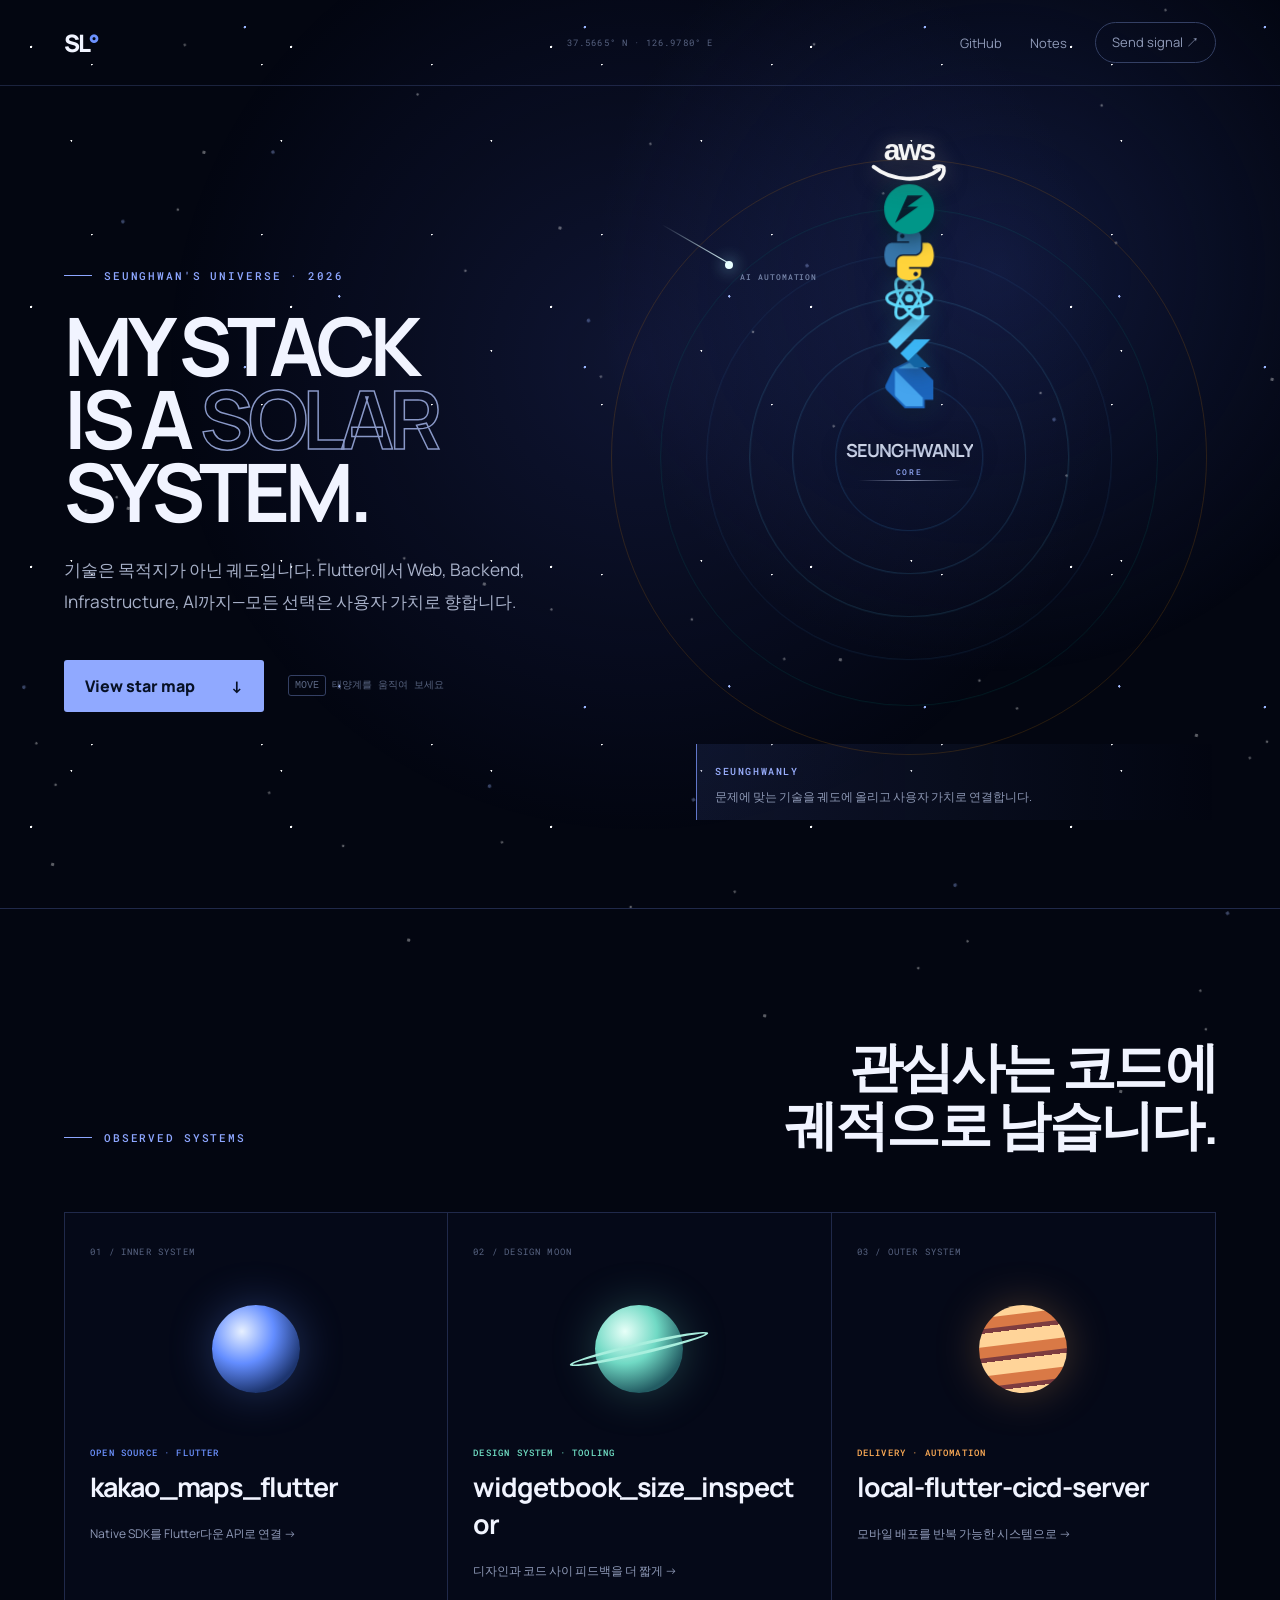
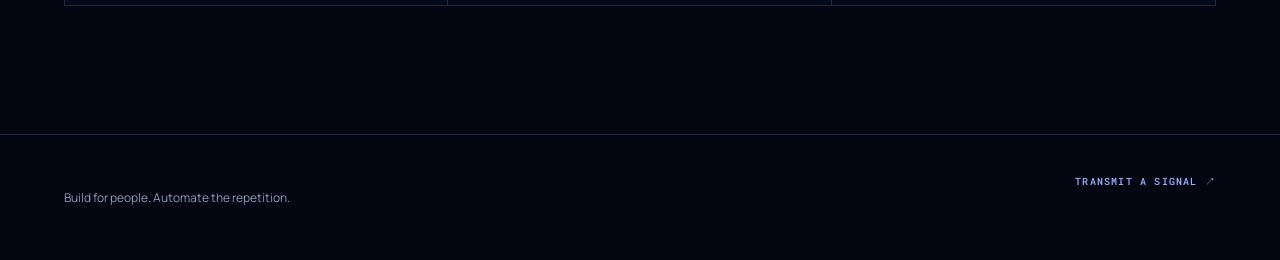
==== commit 78f6bcbb: "style: AWS 로고를 흰색 스마일로 조정 - AWS 워드마크와 스마일을 모노크롬으로 통일 - 스마일 곡선과 둥근 화살표 비율 개선 - README SVG와 Web Previe" ====
--- a/index.html
+++ b/index.html
@@ -93,9 +93,9 @@
             <button class="orbit orbit-6" aria-label="AWS" data-depth="1.55" data-stack="AWS · CI/CD" data-detail="반복 가능한 배포 궤도로 팀의 시간을 돌려줍니다.">
               <span class="planet planet-ops">
                 <svg aria-hidden="true" viewBox="0 0 120 72">
-                  <text x="60" y="38" fill="#F2F3F3" font-family="Arial, sans-serif" font-size="44" font-weight="700" letter-spacing="-3" text-anchor="middle">aws</text>
-                  <path d="M18 49C39 63 78 68 103 50" fill="none" stroke="#FF9900" stroke-width="5" stroke-linecap="round"/>
-                  <path d="M96 48L107 47L104 58" fill="none" stroke="#FF9900" stroke-width="4.5" stroke-linecap="round" stroke-linejoin="round"/>
+                  <text x="60" y="36" fill="#F7F7F7" font-family="Arial, sans-serif" font-size="44" font-weight="700" letter-spacing="-3" text-anchor="middle">aws</text>
+                  <path d="M8 46C34 67 78 70 104 50" fill="none" stroke="#F7F7F7" stroke-width="5.8" stroke-linecap="round"/>
+                  <path d="M97 47C103 44 109 45 111 47C112 52 110 59 105 64" fill="none" stroke="#F7F7F7" stroke-width="5.4" stroke-linecap="round" stroke-linejoin="round"/>
                 </svg>
               </span>
             </button>
--- a/styles.css
+++ b/styles.css
@@ -219,7 +219,7 @@
 .planet-react { --glass: 97, 218, 251; --edge: 153, 233, 255; width: 54px; height: 54px; }
 .planet-python { --glass: 55, 118, 171; --edge: 255, 212, 59; width: 50px; height: 51px; }
 .planet-api { --glass: 0, 150, 136; --edge: 84, 201, 190; width: 50px; height: 50px; }
-.planet-ops { --glass: 255, 153, 0; --edge: 255, 190, 92; width: 82px; height: 49px; }
+.planet-ops { --glass: 247, 247, 247; --edge: 255, 255, 255; width: 82px; height: 49px; }
 .orbit-1 .planet { animation: counter-spin 7s linear infinite; }
 .orbit-2 .planet { animation: spin 11s linear infinite; }
 .orbit-3 .planet { animation: counter-spin 16s linear infinite; }
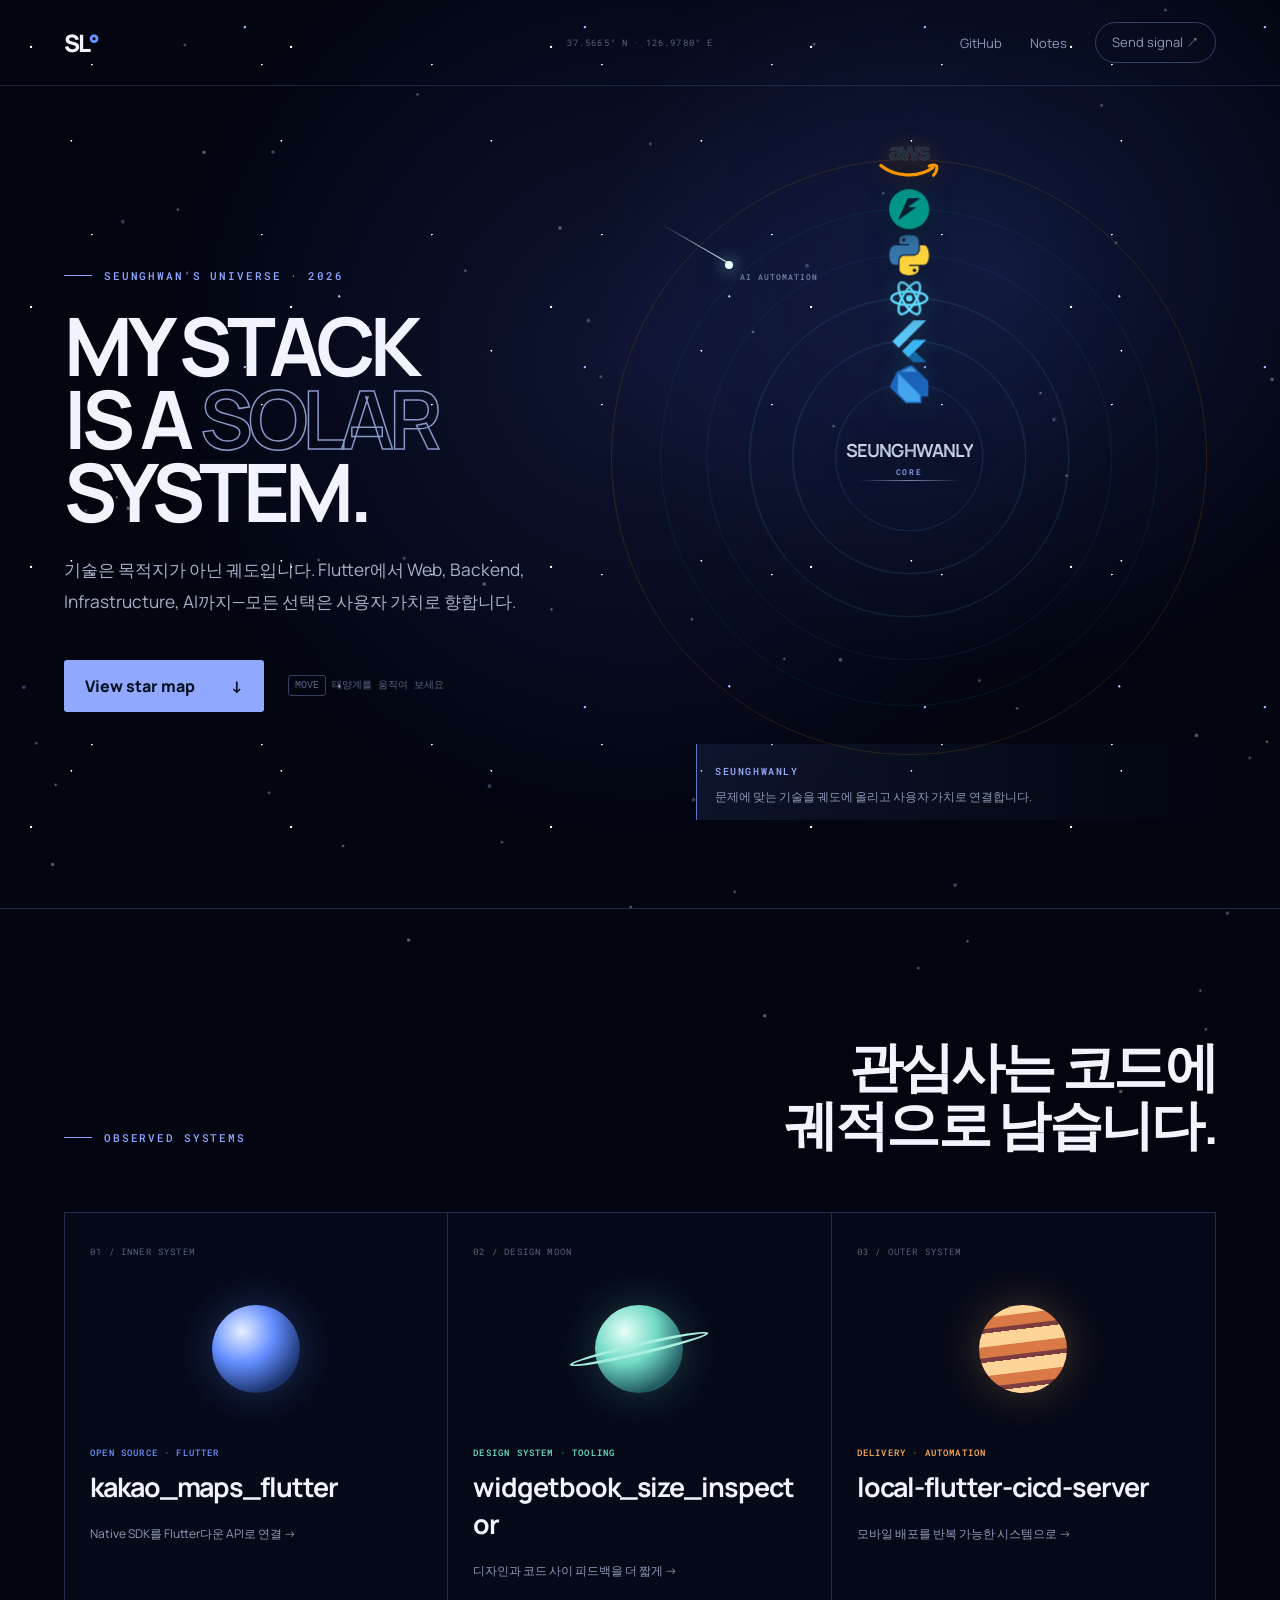
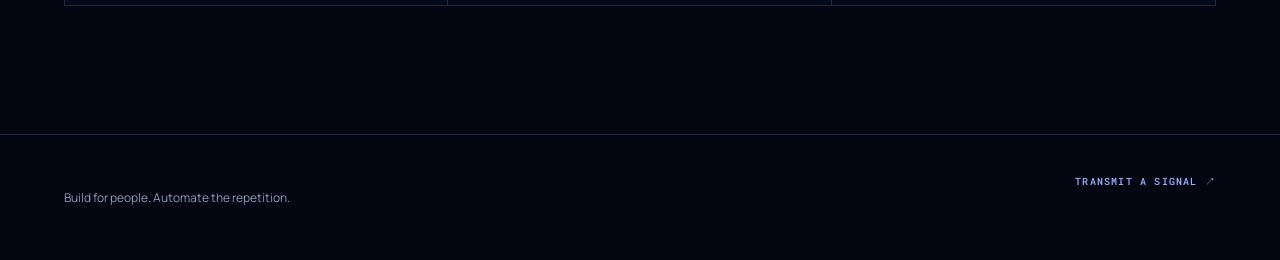
==== commit 6af550e1: "style: 기술 심볼 크기와 AWS 색상 조정 - 모든 기술 심볼을 원본 비율로 약 20% 축소 - AWS를 다크 네이비 워드마크와 오렌지 스마일로 변경 - 어두운 배경용 미세 " ====
--- a/index.html
+++ b/index.html
@@ -93,9 +93,9 @@
             <button class="orbit orbit-6" aria-label="AWS" data-depth="1.55" data-stack="AWS · CI/CD" data-detail="반복 가능한 배포 궤도로 팀의 시간을 돌려줍니다.">
               <span class="planet planet-ops">
                 <svg aria-hidden="true" viewBox="0 0 120 72">
-                  <text x="60" y="36" fill="#F7F7F7" font-family="Arial, sans-serif" font-size="44" font-weight="700" letter-spacing="-3" text-anchor="middle">aws</text>
-                  <path d="M8 46C34 67 78 70 104 50" fill="none" stroke="#F7F7F7" stroke-width="5.8" stroke-linecap="round"/>
-                  <path d="M97 47C103 44 109 45 111 47C112 52 110 59 105 64" fill="none" stroke="#F7F7F7" stroke-width="5.4" stroke-linecap="round" stroke-linejoin="round"/>
+                  <text x="60" y="36" fill="#232F3E" stroke="#D7DFEA" stroke-opacity=".38" stroke-width=".8" paint-order="stroke fill" font-family="Arial, sans-serif" font-size="44" font-weight="700" letter-spacing="-3" text-anchor="middle">aws</text>
+                  <path d="M8 46C34 67 78 70 104 50" fill="none" stroke="#FF9900" stroke-width="5.8" stroke-linecap="round"/>
+                  <path d="M97 47C103 44 109 45 111 47C112 52 110 59 105 64" fill="none" stroke="#FF9900" stroke-width="5.4" stroke-linecap="round" stroke-linejoin="round"/>
                 </svg>
               </span>
             </button>
--- a/styles.css
+++ b/styles.css
@@ -214,12 +214,12 @@
   fill: currentColor;
   filter: drop-shadow(0 5px 10px rgba(0,0,0,.52)) drop-shadow(0 0 10px rgba(var(--glass), .24));
 }
-.planet-dart { --glass: 69, 164, 238; --edge: 28, 101, 188; width: 48px; height: 48px; }
-.planet-flutter { --glass: 90, 200, 248; --edge: 18, 100, 163; width: 52px; height: 52px; }
-.planet-react { --glass: 97, 218, 251; --edge: 153, 233, 255; width: 54px; height: 54px; }
-.planet-python { --glass: 55, 118, 171; --edge: 255, 212, 59; width: 50px; height: 51px; }
-.planet-api { --glass: 0, 150, 136; --edge: 84, 201, 190; width: 50px; height: 50px; }
-.planet-ops { --glass: 247, 247, 247; --edge: 255, 255, 255; width: 82px; height: 49px; }
+.planet-dart { --glass: 69, 164, 238; --edge: 28, 101, 188; width: 38px; height: 38px; }
+.planet-flutter { --glass: 90, 200, 248; --edge: 18, 100, 163; width: 42px; height: 42px; }
+.planet-react { --glass: 97, 218, 251; --edge: 153, 233, 255; width: 43px; height: 43px; }
+.planet-python { --glass: 55, 118, 171; --edge: 255, 212, 59; width: 40px; height: 41px; }
+.planet-api { --glass: 0, 150, 136; --edge: 84, 201, 190; width: 40px; height: 40px; }
+.planet-ops { --glass: 255, 153, 0; --edge: 255, 190, 92; width: 66px; height: 39px; }
 .orbit-1 .planet { animation: counter-spin 7s linear infinite; }
 .orbit-2 .planet { animation: spin 11s linear infinite; }
 .orbit-3 .planet { animation: counter-spin 16s linear infinite; }
@@ -310,12 +310,12 @@
   .hero-actions { align-items: flex-start; flex-direction: column; }
   .sun { width: 120px; height: 42px; }
   .sun strong { font-size: 10px; }
-  .planet-dart { width: 34px; height: 34px; }
-  .planet-flutter { width: 38px; height: 38px; }
-  .planet-react { width: 38px; height: 38px; }
-  .planet-python { width: 36px; height: 37px; }
-  .planet-api { width: 36px; height: 36px; }
-  .planet-ops { width: 58px; height: 35px; }
+  .planet-dart { width: 28px; height: 28px; }
+  .planet-flutter { width: 31px; height: 31px; }
+  .planet-react { width: 31px; height: 31px; }
+  .planet-python { width: 29px; height: 30px; }
+  .planet-api { width: 29px; height: 29px; }
+  .planet-ops { width: 48px; height: 29px; }
 }
 @media (prefers-reduced-motion: reduce) {
   html { scroll-behavior: auto; }
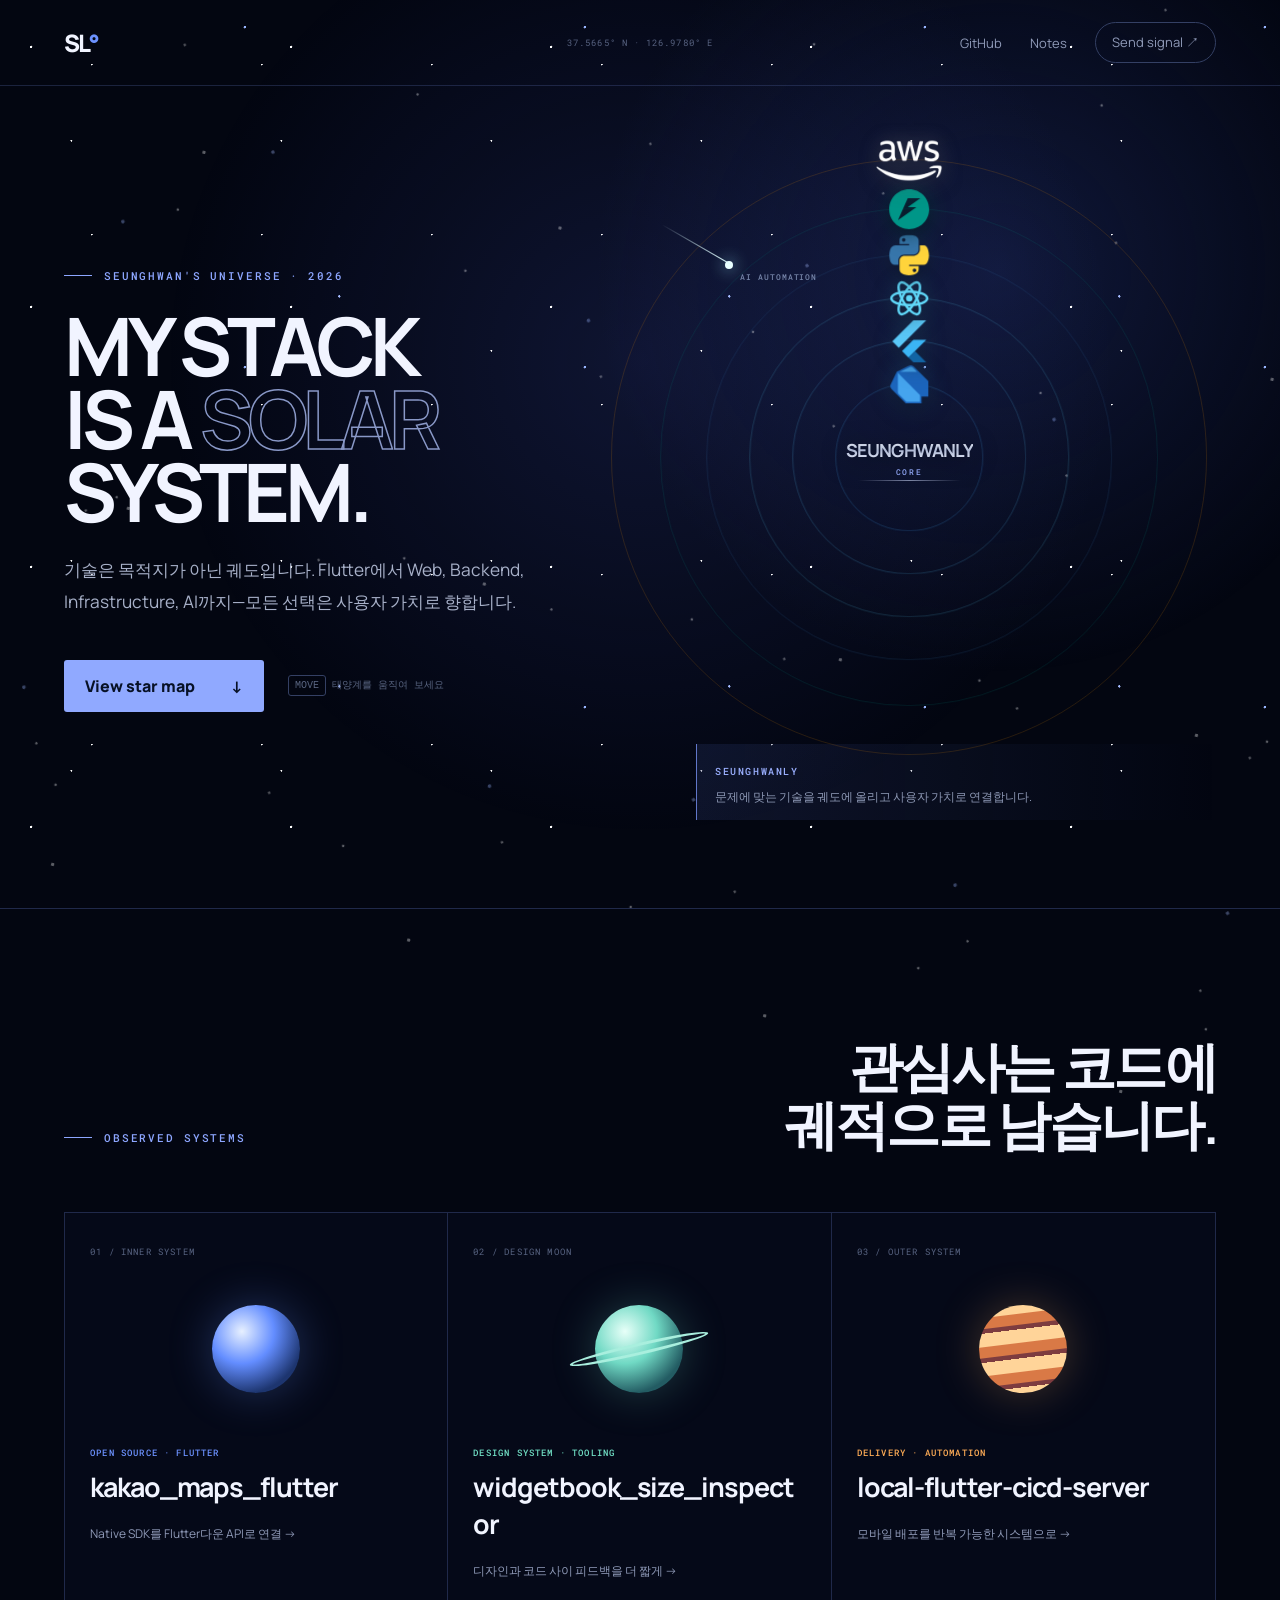
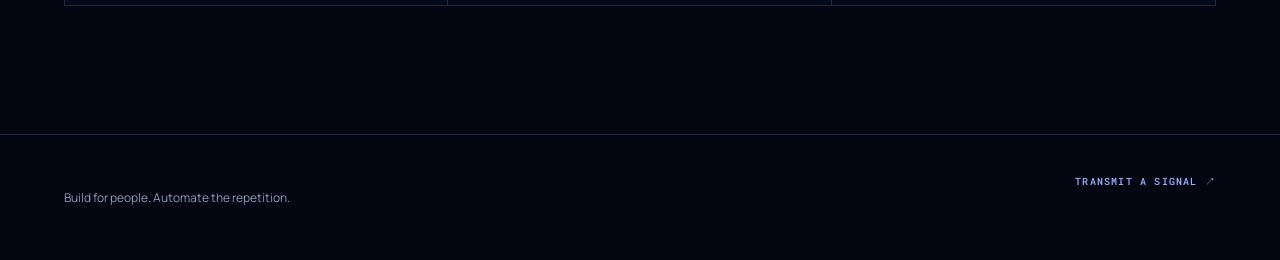
==== commit b8e02aba: "style: 제공된 AWS 로고 이미지 적용 - 첨부된 AWS PNG를 실제 이미지 자산으로 사용 - 원본 형태를 유지하며 검은 배경만 투명 처리 - Web Preview와 REA" ====
--- a/index.html
+++ b/index.html
@@ -92,11 +92,7 @@
             </button>
             <button class="orbit orbit-6" aria-label="AWS" data-depth="1.55" data-stack="AWS · CI/CD" data-detail="반복 가능한 배포 궤도로 팀의 시간을 돌려줍니다.">
               <span class="planet planet-ops">
-                <svg aria-hidden="true" viewBox="0 0 120 72">
-                  <text x="60" y="36" fill="#232F3E" stroke="#D7DFEA" stroke-opacity=".38" stroke-width=".8" paint-order="stroke fill" font-family="Arial, sans-serif" font-size="44" font-weight="700" letter-spacing="-3" text-anchor="middle">aws</text>
-                  <path d="M8 46C34 67 78 70 104 50" fill="none" stroke="#FF9900" stroke-width="5.8" stroke-linecap="round"/>
-                  <path d="M97 47C103 44 109 45 111 47C112 52 110 59 105 64" fill="none" stroke="#FF9900" stroke-width="5.4" stroke-linecap="round" stroke-linejoin="round"/>
-                </svg>
+                <img src="assets/aws-logo.png" alt="" aria-hidden="true" />
               </span>
             </button>
             <div class="comet" aria-label="AI Automation">
--- a/styles.css
+++ b/styles.css
@@ -208,18 +208,22 @@
   overflow: visible;
   color: rgb(var(--glass));
 }
-.planet svg {
+.planet svg,
+.planet img {
+  display: block;
   width: 100%;
   height: 100%;
+  object-fit: contain;
   fill: currentColor;
   filter: drop-shadow(0 5px 10px rgba(0,0,0,.52)) drop-shadow(0 0 10px rgba(var(--glass), .24));
 }
+.planet img { mix-blend-mode: screen; }
 .planet-dart { --glass: 69, 164, 238; --edge: 28, 101, 188; width: 38px; height: 38px; }
 .planet-flutter { --glass: 90, 200, 248; --edge: 18, 100, 163; width: 42px; height: 42px; }
 .planet-react { --glass: 97, 218, 251; --edge: 153, 233, 255; width: 43px; height: 43px; }
 .planet-python { --glass: 55, 118, 171; --edge: 255, 212, 59; width: 40px; height: 41px; }
 .planet-api { --glass: 0, 150, 136; --edge: 84, 201, 190; width: 40px; height: 40px; }
-.planet-ops { --glass: 255, 153, 0; --edge: 255, 190, 92; width: 66px; height: 39px; }
+.planet-ops { --glass: 247, 247, 247; --edge: 255, 255, 255; width: 66px; height: 39px; }
 .orbit-1 .planet { animation: counter-spin 7s linear infinite; }
 .orbit-2 .planet { animation: spin 11s linear infinite; }
 .orbit-3 .planet { animation: counter-spin 16s linear infinite; }
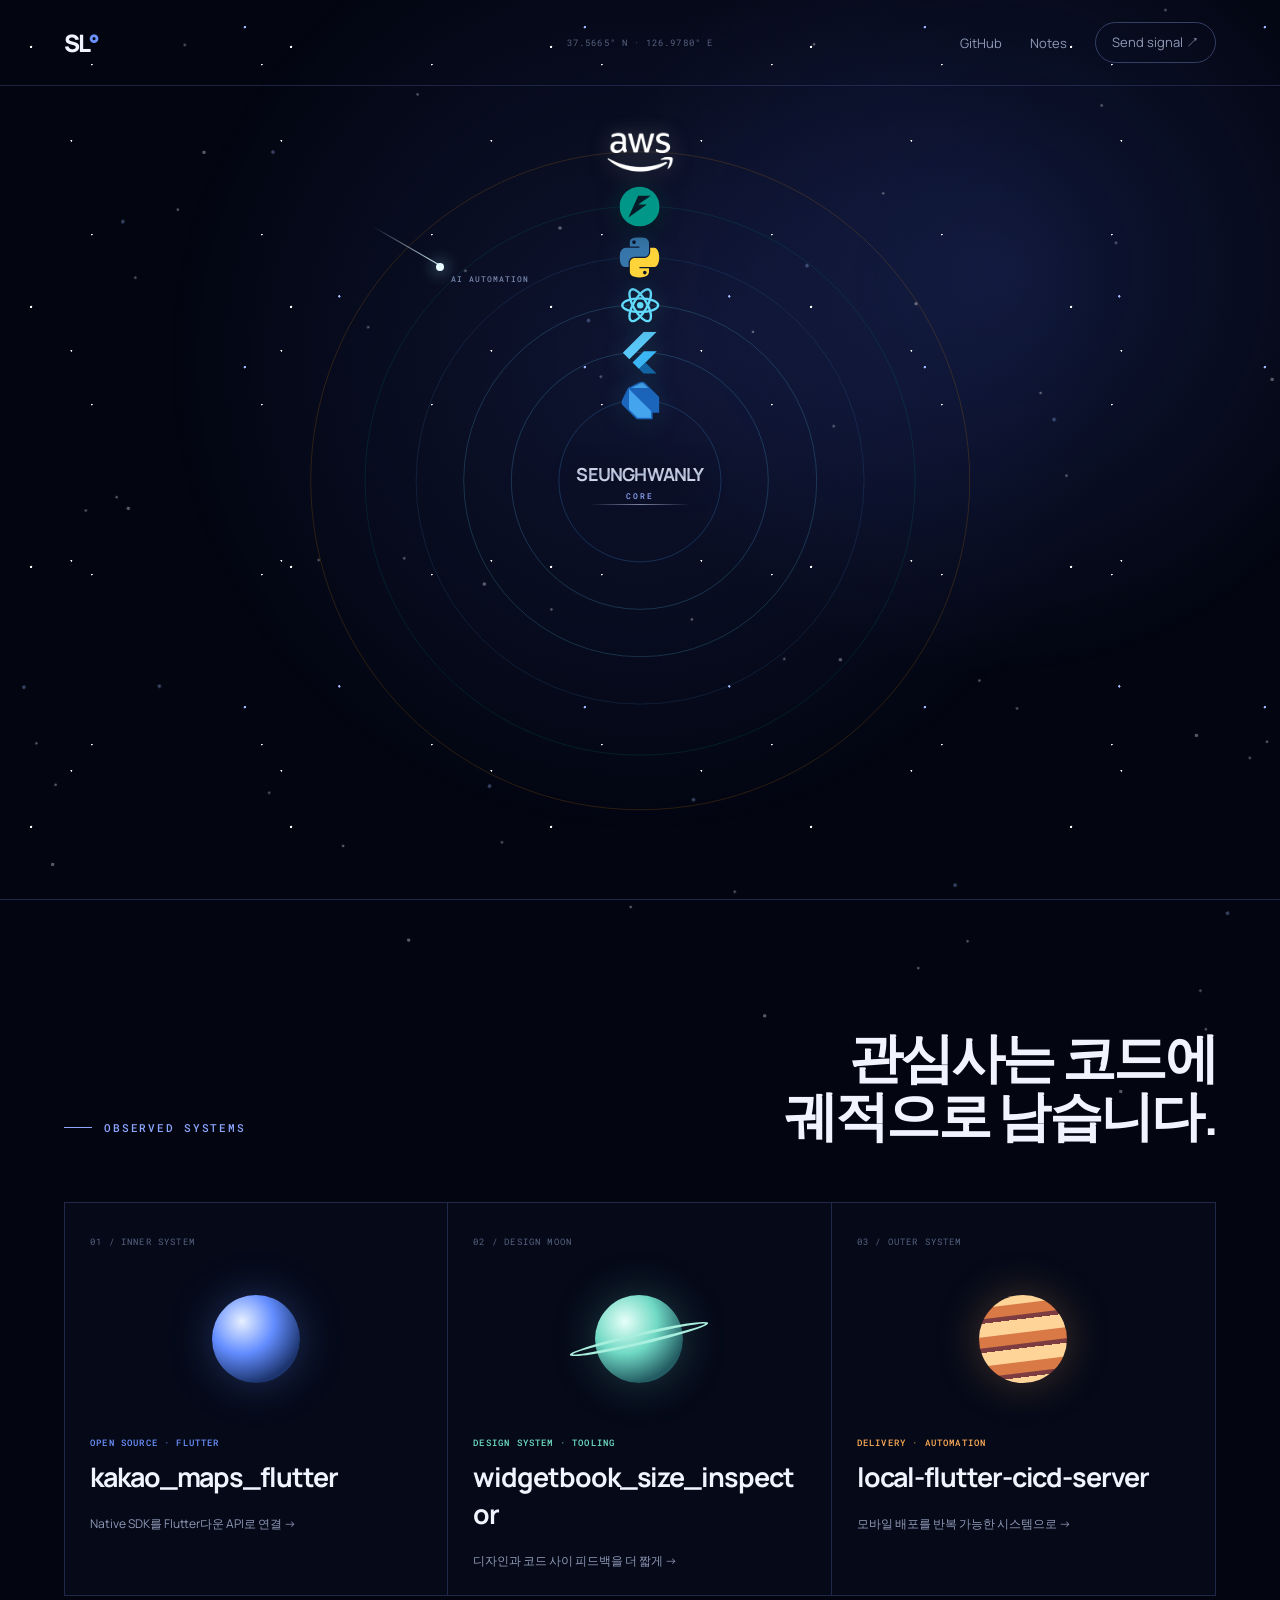
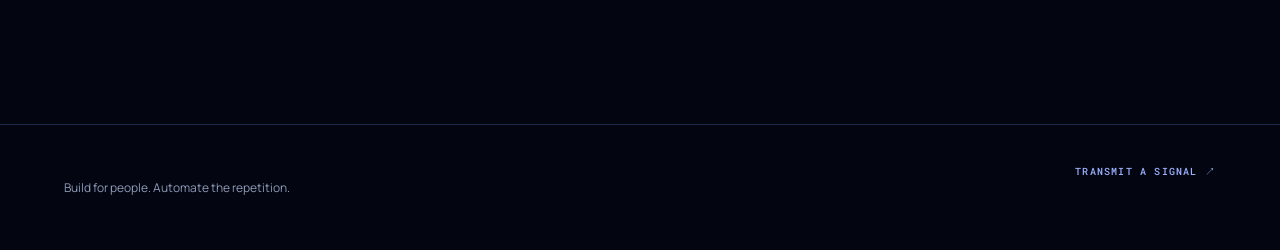
==== commit 8118bf55: "style: README 태양계를 자동 공전 중심으로 단순화 - 제목, 설명, 이동 버튼과 텔레메트리 제거 - 마우스 시차와 클릭 상호작용 스크립트 제거 - 기술 태양계를 첫 화면" ====
--- a/index.html
+++ b/index.html
@@ -28,26 +28,13 @@
       </nav>
 
       <section class="hero" id="top">
-        <div class="hero-copy">
-          <p class="eyebrow"><span></span> SEUNGHWAN'S UNIVERSE · 2026</p>
-          <h1>MY STACK<br />IS A <em>SOLAR</em><br />SYSTEM.</h1>
-          <p class="lede">
-            기술은 목적지가 아닌 궤도입니다. Flutter에서 Web, Backend,
-            Infrastructure, AI까지—모든 선택은 사용자 가치로 향합니다.
-          </p>
-          <div class="hero-actions">
-            <a class="primary" href="#star-map">View star map <span>↓</span></a>
-            <p><kbd>MOVE</kbd> 태양계를 움직여 보세요</p>
-          </div>
-        </div>
-
         <div class="system-wrap">
-          <div class="solar-system" aria-label="마우스에 반응하는 기술 태양계">
-            <div class="sun" data-depth=".3">
+          <div class="solar-system" aria-label="자동으로 공전하는 기술 태양계">
+            <div class="sun">
               <strong>SEUNGHWANLY</strong><span>CORE</span>
             </div>
 
-            <button class="orbit orbit-1" aria-label="Dart" data-depth=".55" data-stack="Dart" data-detail="언어의 명료함으로 복잡도를 낮춥니다.">
+            <div class="orbit orbit-1" role="img" aria-label="Dart">
               <span class="planet planet-dart">
                 <svg aria-hidden="true" viewBox="0 0 24 24">
                   <path fill="#1C65BC" d="M4.105 4.105S9.158 1.58 11.684.316a3.079 3.079 0 0 1 1.481-.315c.766.047 1.677.788 1.677.788L24 9.948v9.789h-4.263V24H9.789l-9-9C.303 14.5 0 13.795 0 13.105c0-.319.18-.818.316-1.105l3.789-7.895z"/>
@@ -55,8 +42,8 @@
                   <path fill="#45A4EE" d="M16.839 4.106c-.899-.896-1.809-1.78-2.74-2.643-.302-.267-.567-.468-1.07-.462-.37.014-.87.195-.87.195L6.341 4.105l10.498.001z"/>
                 </svg>
               </span>
-            </button>
-            <button class="orbit orbit-2" aria-label="Flutter" data-depth=".75" data-stack="Flutter" data-detail="하나의 경험을 여러 플랫폼에 안정적으로 전달합니다.">
+            </div>
+            <div class="orbit orbit-2" role="img" aria-label="Flutter">
               <span class="planet planet-flutter">
                 <svg aria-hidden="true" viewBox="0 0 24 24">
                   <path fill="#5AC8F8" d="M14.314 0L2.3 12 6 15.7 21.684.013h-7.357z"/>
@@ -64,8 +51,8 @@
                   <path fill="#1264A3" d="M11.55 21.23L14.327 24H21.7l-6.46-6.468-3.69 3.698z"/>
                 </svg>
               </span>
-            </button>
-            <button class="orbit orbit-3" aria-label="React" data-depth=".95" data-stack="React · Web" data-detail="배포와 실험의 속도를 높여 더 빠르게 검증합니다.">
+            </div>
+            <div class="orbit orbit-3" role="img" aria-label="React">
               <span class="planet planet-react">
                 <svg aria-hidden="true" viewBox="0 0 24 24">
                   <g fill="none" stroke="currentColor" stroke-width="1.35">
@@ -76,34 +63,30 @@
                   <circle cx="12" cy="12" r="1.8"/>
                 </svg>
               </span>
-            </button>
-            <button class="orbit orbit-4" aria-label="Python" data-depth="1.15" data-stack="Python" data-detail="자동화와 데이터 작업을 빠르게 제품 흐름에 연결합니다.">
+            </div>
+            <div class="orbit orbit-4" role="img" aria-label="Python">
               <span class="planet planet-python">
                 <svg aria-hidden="true" viewBox="0 0 112 113">
                   <path fill="#3776AB" d="M54.919.001C50.335.022 45.958.413 42.106 1.095 30.76 3.099 28.7 7.295 28.7 15.032v10.219h26.813v3.406H18.638c-7.793 0-14.616 4.684-16.75 13.594-2.462 10.213-2.571 16.586 0 27.25 1.906 7.938 6.458 13.594 14.25 13.594h9.219v-12.25c0-8.85 7.657-16.656 16.75-16.656h26.78c7.455 0 13.406-6.138 13.406-13.625V15.032c0-7.266-6.13-12.725-13.406-13.937C64.282.328 59.502-.02 54.919.001zM40.419 8.22c2.77 0 5.031 2.299 5.031 5.125 0 2.816-2.262 5.094-5.031 5.094-2.78 0-5.031-2.278-5.031-5.094 0-2.826 2.252-5.125 5.031-5.125z"/>
                   <path fill="#FFD43B" d="M85.638 28.657v11.906c0 9.231-7.826 17-16.75 17H42.106c-7.336 0-13.406 6.279-13.406 13.625V96.72c0 7.266 6.319 11.54 13.406 13.625 8.488 2.496 16.627 2.947 26.782 0 6.75-1.954 13.406-5.888 13.406-13.625V86.501H55.513v-3.406H95.7c7.792 0 10.696-5.435 13.406-13.594 2.8-8.399 2.68-16.476 0-27.25-1.926-7.757-5.604-13.594-13.406-13.594H85.638zM70.575 93.313c2.78 0 5.031 2.278 5.031 5.094 0 2.826-2.252 5.125-5.031 5.125-2.77 0-5.031-2.299-5.031-5.125 0-2.816 2.262-5.094 5.031-5.094z"/>
                 </svg>
               </span>
-            </button>
-            <button class="orbit orbit-5" aria-label="FastAPI" data-depth="1.35" data-stack="FastAPI" data-detail="제품에 필요한 작은 서비스를 빠르게 연결합니다.">
+            </div>
+            <div class="orbit orbit-5" role="img" aria-label="FastAPI">
               <span class="planet planet-api">
                 <svg aria-hidden="true" viewBox="0 0 24 24"><path d="M12 .0387C5.3729.0384.0003 5.3931 0 11.9988c-.001 6.6066 5.372 11.9628 12 11.9625 6.628.0003 12.001-5.3559 12-11.9625-.0003-6.6057-5.3729-11.9604-12-11.96m-.829 5.4153h7.55l-7.5805 5.3284h5.1828L5.279 18.5436q2.9466-6.5444 5.892-13.0896"/></svg>
               </span>
-            </button>
-            <button class="orbit orbit-6" aria-label="AWS" data-depth="1.55" data-stack="AWS · CI/CD" data-detail="반복 가능한 배포 궤도로 팀의 시간을 돌려줍니다.">
+            </div>
+            <div class="orbit orbit-6" role="img" aria-label="AWS">
               <span class="planet planet-ops">
                 <img src="assets/aws-logo.png" alt="" aria-hidden="true" />
               </span>
-            </button>
+            </div>
             <div class="comet" aria-label="AI Automation">
               <i></i><span>AI AUTOMATION</span>
             </div>
           </div>
 
-          <div class="telemetry" aria-live="polite">
-            <span id="stack-name">SEUNGHWANLY</span>
-            <p id="stack-detail">문제에 맞는 기술을 궤도에 올리고 사용자 가치로 연결합니다.</p>
-          </div>
         </div>
       </section>
 
@@ -136,6 +119,5 @@
         <a href="mailto:seunghwanly@gmail.com">TRANSMIT A SIGNAL ↗</a>
       </footer>
     </main>
-    <script src="./script.js"></script>
   </body>
 </html>
--- a/styles.css
+++ b/styles.css
@@ -67,10 +67,8 @@
 .hero {
   min-height: calc(100vh - 86px);
   display: grid;
-  grid-template-columns: .9fr 1.1fr;
-  align-items: center;
-  gap: 28px;
-  padding: 64px clamp(24px, 5vw, 72px) 88px;
+  place-items: center;
+  padding: 48px clamp(24px, 5vw, 72px) 72px;
   border-bottom: 1px solid var(--line);
 }
 .eyebrow {
@@ -82,51 +80,12 @@
   letter-spacing: .17em;
 }
 .eyebrow span { width: 28px; height: 1px; background: currentColor; }
-h1 {
-  margin: 28px 0 25px;
-  font-size: clamp(52px, 6.3vw, 94px);
-  line-height: .91;
-  letter-spacing: -.065em;
-}
-h1 em {
-  color: transparent;
-  -webkit-text-stroke: 1.5px #8998c7;
-  font-style: normal;
-}
-.lede {
-  max-width: 570px;
-  color: #a7b0c8;
-  font-size: clamp(16px, 1.35vw, 19px);
-  line-height: 1.85;
-  word-break: keep-all;
-}
-.hero-actions { margin-top: 42px; display: flex; align-items: center; gap: 24px; }
-.primary {
-  display: inline-flex;
-  align-items: center;
-  gap: 36px;
-  padding: 15px 21px;
-  color: #071126;
-  background: #90a9ff;
-  border-radius: 3px;
-  font-weight: 800;
-  transition: transform .2s ease, box-shadow .2s ease;
-}
-.primary:hover { transform: translateY(-3px); box-shadow: 0 12px 38px rgba(108, 146, 255, .25); }
-.hero-actions p { color: #596581; font: 400 10px/1 "Roboto Mono", monospace; }
-kbd { padding: 4px 6px; border: 1px solid #344064; border-radius: 3px; }
-
-.system-wrap { min-width: 0; }
+.system-wrap { width: 100%; min-width: 0; }
 .solar-system {
-  --rx: 0deg;
-  --ry: 0deg;
   position: relative;
-  width: min(48vw, 680px);
+  width: min(82vw, 680px);
   aspect-ratio: 1;
-  margin-left: auto;
-  transform: perspective(1000px) rotateX(var(--rx)) rotateY(var(--ry));
-  transform-style: preserve-3d;
-  transition: transform .18s ease-out;
+  margin: 0 auto;
 }
 .sun {
   --tx: 0px;
@@ -187,11 +146,10 @@
   border: 1px solid rgba(100, 113, 151, .25);
   border-radius: 50%;
   background: transparent;
-  cursor: pointer;
+  cursor: default;
   translate: calc(-50% + var(--tx)) calc(-50% + var(--ty));
   color: var(--muted);
 }
-.orbit:hover, .orbit:focus-visible { border-color: rgba(187, 198, 226, .62); outline: none; }
 .orbit-1 { width: 24%; height: 24%; border-color: rgba(69, 164, 238, .23); animation: spin 7s linear infinite; }
 .orbit-2 { width: 38%; height: 38%; border-color: rgba(90, 200, 248, .21); animation: spin 11s linear infinite reverse; }
 .orbit-3 { width: 52%; height: 52%; border-color: rgba(97, 218, 251, .19); animation: spin 16s linear infinite; }
@@ -234,17 +192,6 @@
 .comet i { display: block; width: 8px; height: 8px; border-radius: 50%; background: #eaffff; box-shadow: 0 0 16px #9cecff; }
 .comet i::before { content: ""; position: absolute; width: 80px; height: 1px; right: 2px; top: 3px; background: linear-gradient(90deg, transparent, #dffcff); transform-origin: right; rotate: 30deg; }
 .comet span { position: absolute; left: 15px; top: 12px; white-space: nowrap; color: #7786aa; font: 500 8px/1 "Roboto Mono", monospace; letter-spacing: .12em; }
-.telemetry {
-  min-height: 71px;
-  max-width: 520px;
-  margin: -20px 0 0 auto;
-  padding: 14px 18px;
-  border-left: 1px solid #6177c9;
-  background: linear-gradient(90deg, rgba(43, 57, 108, .28), transparent);
-}
-.telemetry span { color: #9bb0ff; font: 500 10px/1 "Roboto Mono", monospace; letter-spacing: .16em; }
-.telemetry p { margin: 8px 0 0; color: #8d98b4; font-size: 12px; }
-
 @keyframes spin { to { rotate: 1turn; } }
 @keyframes counter-spin { to { rotate: -1turn; } }
 @keyframes reflection {
@@ -299,9 +246,7 @@
 @media (max-width: 950px) {
   nav { grid-template-columns: 1fr 1fr; }
   .location { display: none; }
-  .hero { grid-template-columns: 1fr; }
   .solar-system { width: min(88vw, 680px); margin: 30px auto 0; }
-  .telemetry { margin: -10px auto 0; }
   .star-map header { align-items: start; flex-direction: column; }
   .star-map h2 { text-align: left; }
   .signal-grid { grid-template-columns: 1fr; }
@@ -311,7 +256,6 @@
   nav { height: 72px; }
   .nav-links > a:not(.nav-cta) { display: none; }
   .hero { min-height: auto; padding-top: 66px; }
-  .hero-actions { align-items: flex-start; flex-direction: column; }
   .sun { width: 120px; height: 42px; }
   .sun strong { font-size: 10px; }
   .planet-dart { width: 28px; height: 28px; }
@@ -324,5 +268,5 @@
 @media (prefers-reduced-motion: reduce) {
   html { scroll-behavior: auto; }
   .orbit, .sun strong, .planet, .comet { animation: none; }
-  .solar-system, .primary, .signal-card { transition: none; }
-}
+  .signal-card { transition: none; }
+}
